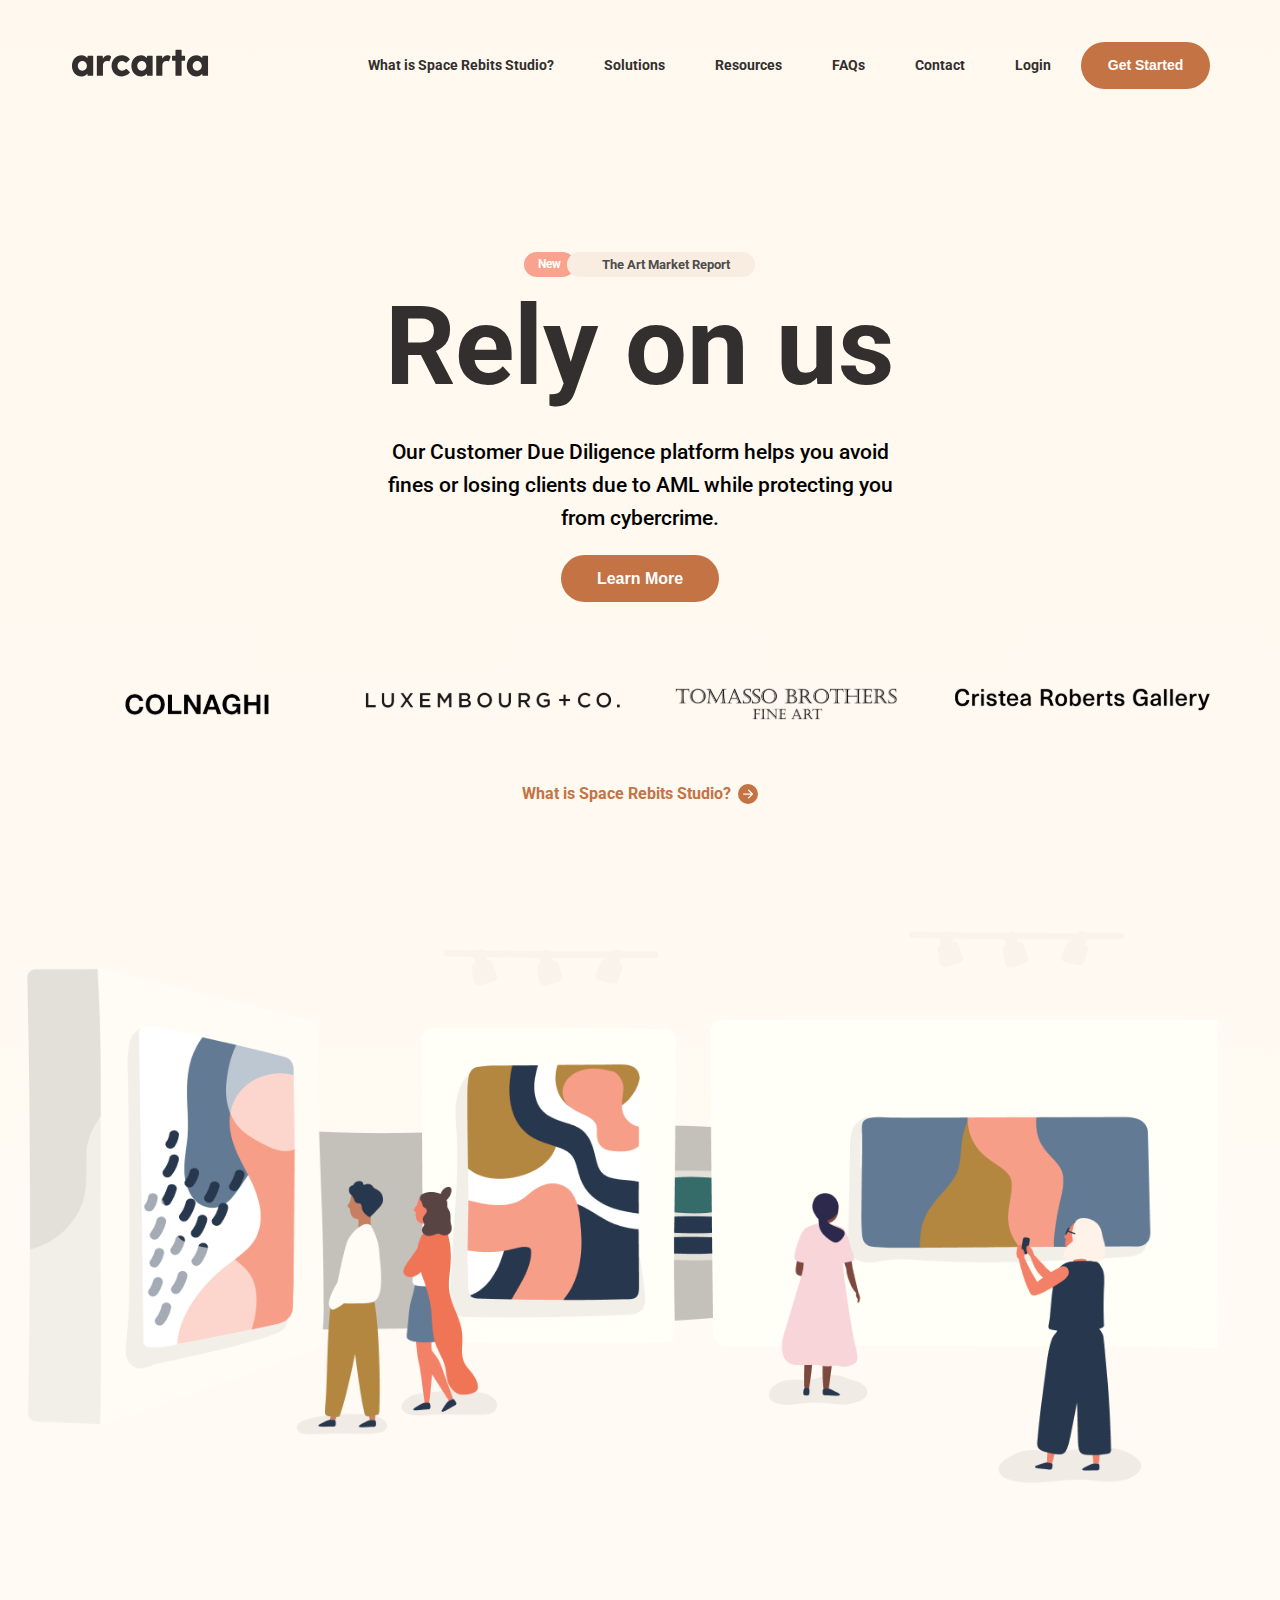
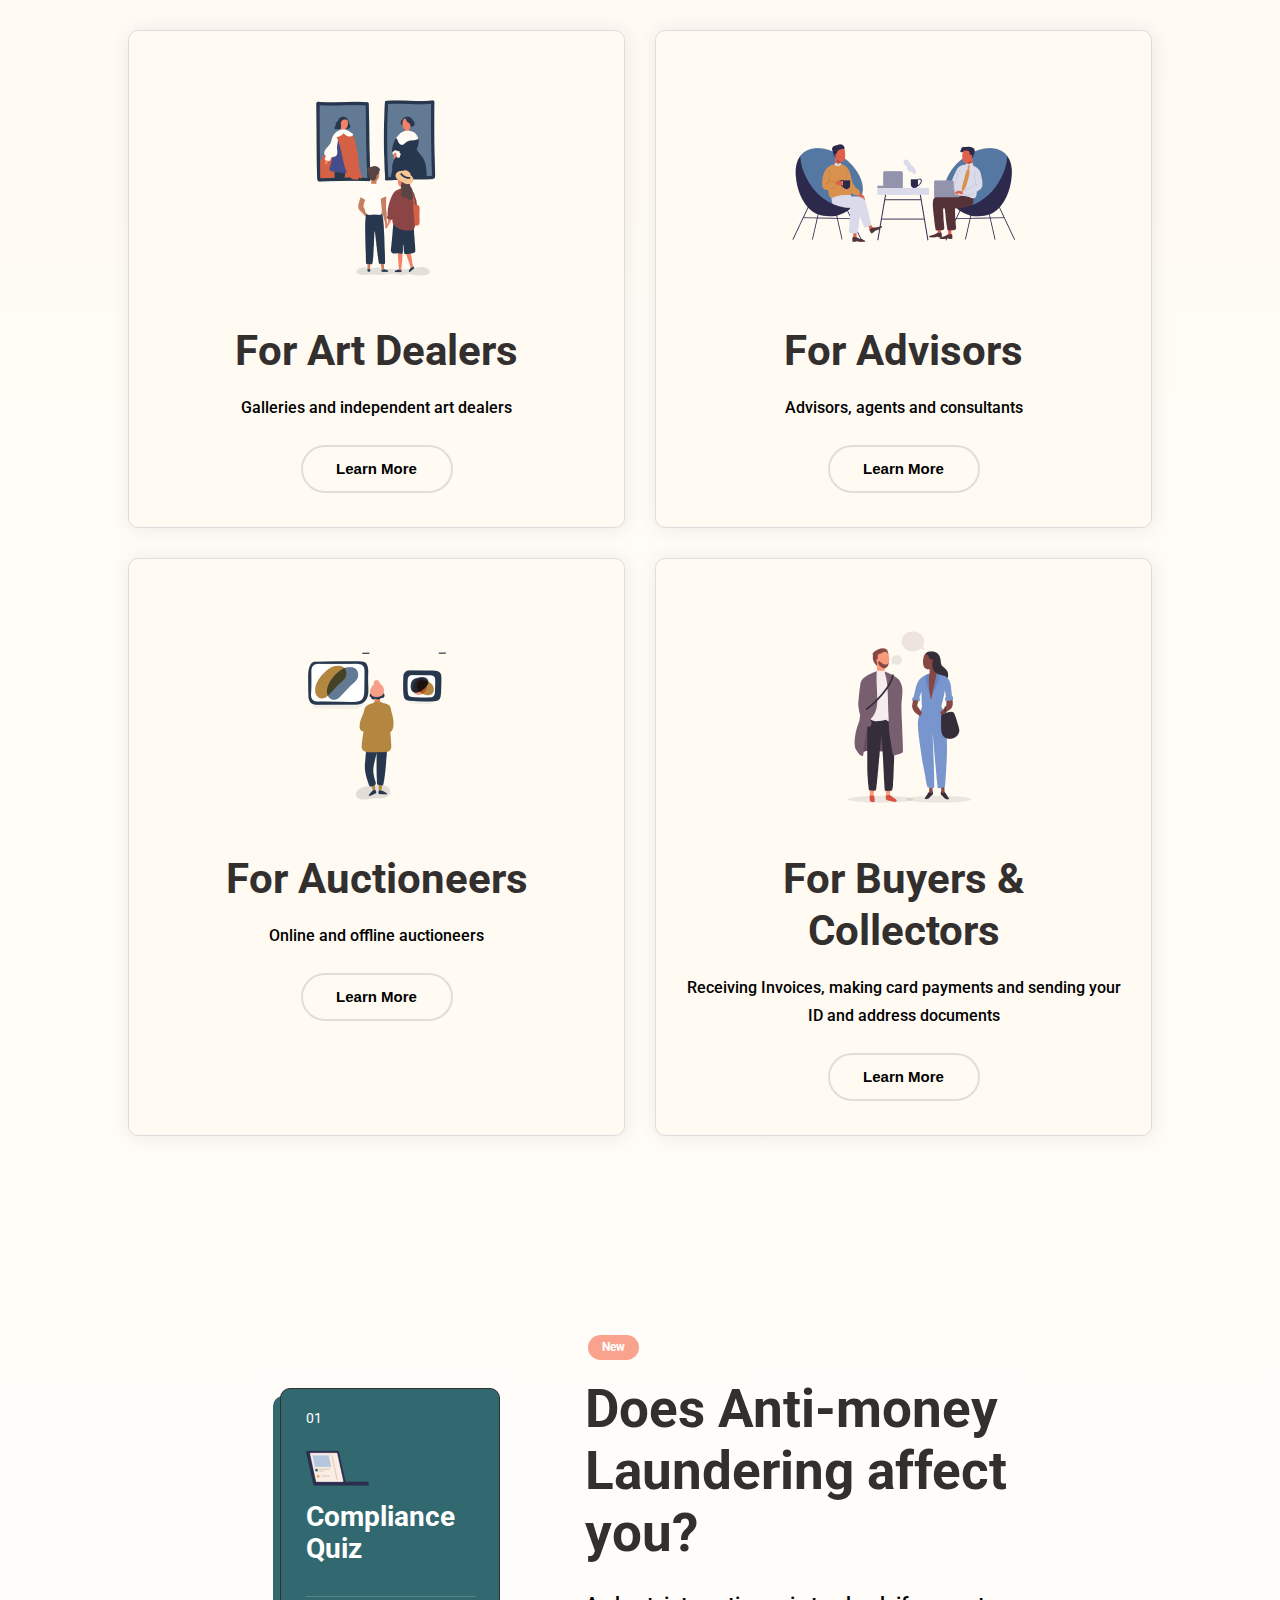
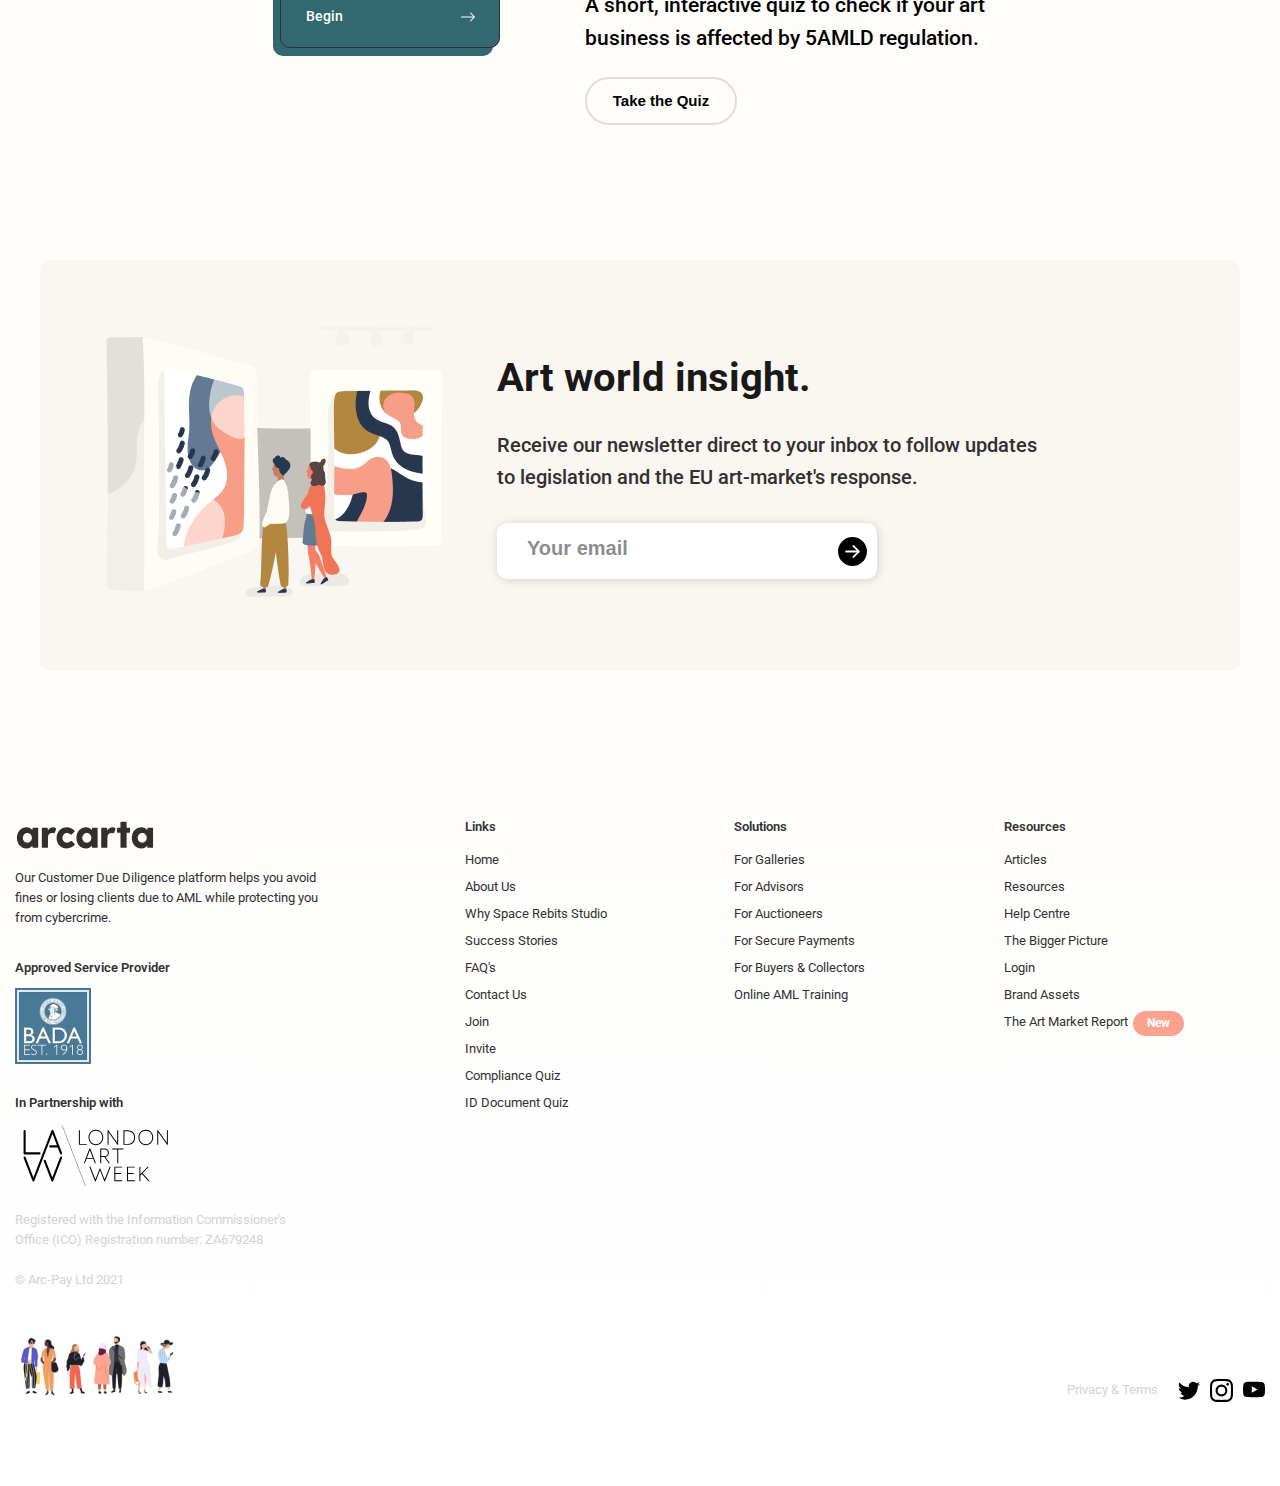
==== index.html @ 171f942a "Update index.html" ====
<!DOCTYPE html>
<html lang="en">
<head>
  <meta charset="UTF-8">
  <meta name="viewport" content="width=device-width, initial-scale=1.0">
  <link rel="preconnect" href="https://fonts.googleapis.com">
  <link rel="preconnect" href="https://fonts.gstatic.com" crossorigin>
  <link href="https://fonts.googleapis.com/css2?family=Roboto:ital,wght@0,100;0,300;0,400;0,500;0,700;0,900;1,100;1,300;1,400;1,500;1,700;1,900&display=swap" rel="stylesheet">
  <link rel="stylesheet" href="./style.css">
  <link rel="icon" href="assets/favicon.ico">
  <title>Space Rebits Studio</title>
</head>
<body>
  <header>
    <div class="container">
      <div class="header-container">
        <div class="logo">
          <img src="./assets/svg/logo.svg" alt="Space Rebits Studio logo">
        </div>
        <nav class="header-menu">
          <ul class="nav-list">
            <li class="nav-list__item"><a href="#">What is Space Rebits Studio?</a></li>
            <li class="nav-list__item"><a href="#">Solutions</a></li>
            <li class="nav-list__item"><a href="#">Resources</a></li>
            <li class="nav-list__item"><a href="#">FAQs</a></li>
            <li class="nav-list__item"><a href="#">Contact</a></li>
            <li class="nav-list__item"><a href="#">Login</a></li>
          </ul>
          <div class="signup">
            <button class="btn btn-signup">Get started</button>
          </div>
          <div class="menu-burger-btn">
            <span></span>
            <span></span>
            <span></span>
          </div>
        </nav>
      </div>
    </div>
  </header>

  <main>
    <section class="hero-section">
      <div class="container hero-container">
        <div class="hero-container__feature">
          <div class="new-feature">
            <span class="new-feature__text">New</span>
          </div>
          <div class="feature">
            <span class="feature__text">The Art Market Report</span>
          </div>
        </div>
        <h1>Rely on us</h1>
        <p class="hero-container__descr">Our <span>customer due diligence</span> platform helps you avoid fines or losing clients due to AML while protecting you from cybercrime.</p>
        <button class="btn btn-learn">Learn more</button>
        <div class="hero-container__clients">
          <div>
            <img src="./assets/svg/colnaghi.svg" alt="colnaghi logo">
          </div>
          <div>
            <img src="./assets/svg/luxembourg.svg" alt="luxembourg logo">
          </div>
          <div>
            <img src="./assets/svg/tomasso_bro.svg" alt="tomasso brothers logo">
          </div>
          <div>
            <img src="./assets/svg/cristea_gal.svg" alt="cristea roberts gallery logo">
          </div>
        </div>
        <div class="hero-container__about">
            <a href="#">What is Space Rebits Studio?</a>
            <a href="#">
              <svg xmlns="http://www.w3.org/2000/svg" width="20" height="20" fill="currentColor" class="bi bi-arrow-right-circle-fill" viewBox="0 0 16 16">
                <path d="M8 0a8 8 0 1 1 0 16A8 8 0 0 1 8 0M4.5 7.5a.5.5 0 0 0 0 1h5.793l-2.147 2.146a.5.5 0 0 0 .708.708l3-3a.5.5 0 0 0 0-.708l-3-3a.5.5 0 1 0-.708.708L10.293 7.5z"/>
              </svg>
            </a>
        </div>
        <img src="./assets/img/bg.png" alt="people in a gallery" class="img-bg">
      </div>
    </section>

    <section>
      <div class="container">
        <div class="main-content">
          <article class="main-content__item">
            <div class="main-content__item-img">
              <img src="./assets/img/frame_1.png" alt="art dealers">
            </div>
            <div class="main-content__item-title">
              <h3>For art dealers</h3>
            </div>
            <div class="main-content__item-text">
              <p>Galleries and independent art dealers</p>
            </div>
            <div class="main-content__item-button">
              <button class="btn btn-white">Learn more</button>
            </div>
          </article>
          <article class="main-content__item">
            <div class="main-content__item-img">
              <img src="./assets/img/frame_2.png" alt="art dealers">
            </div>
            <div class="main-content__item-title">
              <h3>For advisors</h3>
            </div>
            <div class="main-content__item-text">
              <p>Advisors, agents and consultants</p>
            </div>
            <div class="main-content__item-button">
              <button class="btn btn-white">Learn more</button>
            </div>
          </article>
          <article class="main-content__item">
            <div class="main-content__item-img">
              <img src="./assets/img/frame_3.png" alt="art dealers">
            </div>
            <div class="main-content__item-title">
              <h3>For auctioneers</h3>
            </div>
            <div class="main-content__item-text">
              <p>Online and offline auctioneers</p>
            </div>
            <div class="main-content__item-button">
              <button class="btn btn-white">Learn more</button>
            </div>
          </article>
          <article class="main-content__item">
            <div class="main-content__item-img">
              <img src="./assets/img/frame_4.png" alt="art dealers">
            </div>
            <div class="main-content__item-title">
              <h3>For buyers & collectors</h3>
            </div>
            <div class="main-content__item-text">
              <p>Receiving Invoices, making card payments and sending your ID and address documents</p>
            </div>
            <div class="main-content__item-button">
              <button class="btn btn-white">Learn more</button>
            </div>
          </article>
        </div>
      </div>
    </section>

    <section>
      <div class="container promo-container">
        <article class="promo-container__quiz">
          <img src="./assets/img/laptop.png" alt="laptop icon">
          <p class="promo-container__quiz-link"><a href="#">Compliance quiz</a></p>
          <div class="promo-container__quiz-bottom">
            <p class="quiz-bottom-text">Begin</p>
            <svg xmlns="http://www.w3.org/2000/svg" width="16" height="16" fill="currentColor" class="bi bi-arrow-right" viewBox="0 0 16 16">
              <path fill-rule="evenodd" d="M1 8a.5.5 0 0 1 .5-.5h11.793l-3.147-3.146a.5.5 0 0 1 .708-.708l4 4a.5.5 0 0 1 0 .708l-4 4a.5.5 0 0 1-.708-.708L13.293 8.5H1.5A.5.5 0 0 1 1 8"/>
            </svg>
          </div>
        </article>
        <div class="promo-container__descr">
          <div class="new-feature">
            <span class="new-feature__text">New</span>
          </div>
          <div class="promo-container__descr-title">
            <h2>Does <span>Anti-money Laundering</span> affect you?</h2>
          </div>
          <div class="promo-container__descr-text">
            <p>A short, interactive quiz to check if your art business is affected by 5AMLD regulation.</p>
          </div>
          <div class="promo-container__descr-button">
            <button class="btn btn-white">Take <span>the</span> quiz</button>
          </div>
        </div>
      </div>
    </section>

    <section class="subscr-section">
      <div class="container">
        <div class="subscr-container">
          <img src="./assets/img/frame_5.png" alt="gallery image">
          <div class="subscr-container__content">
            <div class="subscr-container__content-title">
              <h4>Art world insight.</h4>
            </div>
            <div class="subscr-container__content-text">
              <p>Receive our newsletter direct to your inbox to follow updates to legislation and the EU art-market's response.</p>
            </div>
            <form action="#" class="subscr-container__content-input">
              <input type="email" pattern=".+@.+\..+" placeholder="Your email">
              <button>
                <svg xmlns="http://www.w3.org/2000/svg" width="29" height="29" fill="currentColor" class="bi bi-arrow-right-circle-fill" viewBox="0 0 16 16">
                  <path d="M8 0a8 8 0 1 1 0 16A8 8 0 0 1 8 0M4.5 7.5a.5.5 0 0 0 0 1h5.793l-2.147 2.146a.5.5 0 0 0 .708.708l3-3a.5.5 0 0 0 0-.708l-3-3a.5.5 0 1 0-.708.708L10.293 7.5z"/>
                </svg>
              </button>
            </form>
          </div>
        </div>
      </div>
    </section>
  </main>

  <footer>
    <div class="container footer-container">
      <div class="footer-top">
        <div class="footer-top-left">
          <div class="footer-top-left__logo">
            <img src="./assets/svg/logo.svg" alt="Space Rebits Studio logo">
          </div>
          <div class="footer-top-left__text">
            <p>Our Customer Due Diligence platform helps you avoid <br>fines or losing clients due to AML while protecting you <br>from cybercrime.</p>
          </div>
          <div class="footer-top-left__title">
            <p>Approved Service Provider</p>
          </div>
          <div class="footer-top-left__img">
            <img src="./assets/img/bada.png" alt="bada logo">
          </div>
          <div class="footer-top-left__title">
            <p>In Partnership with</p>
          </div>
          <div class="footer-top-left__img">
            <img src="./assets/svg/logo_partner.svg" alt="london art week logo">
          </div>
          <div class="footer-top-left__copyright">
            <p>Registered with the Information Commissioner's<br>Office (ICO) Registration number: ZA679248</p>
            <p>© Arc-Pay Ltd 2021</p>
          </div>
        </div>
        <div class="footer-top-right">
          <div class="footer-top-right__links">
            <div class="footer-top-right__title">
              <p>Links</p>
            </div>
            <ul class="footer-top-right__list">
              <li class="footer-top-right__list-item">
                <a href="#">Home</a>
              </li>
              <li class="footer-top-right__list-item">
                <a href="#">About us</a>
              </li>
              <li class="footer-top-right__list-item">
                <a href="#">Why Space Rebits Studio</a>
              </li>
              <li class="footer-top-right__list-item">
                <a href="#">Success stories</a>
              </li>
              <li class="footer-top-right__list-item">
                <a href="#">FAQ's</a>
              </li>
              <li class="footer-top-right__list-item">
                <a href="#">Contact us</a>
              </li>
              <li class="footer-top-right__list-item">
                <a href="#">Join</a>
              </li>
              <li class="footer-top-right__list-item">
                <a href="#">Invite</a>
              </li>
              <li class="footer-top-right__list-item">
                <a href="#">Compliance quiz</a>
              </li>
              <li class="footer-top-right__list-item">
                <a href="#">ID document quiz</a>
              </li>
            </ul>
          </div>
          <div class="footer-top-right__solutions">
            <div class="footer-top-right__title">
              <p>Solutions</p>
            </div>
            <ul class="footer-top-right__list">
              <li class="footer-top-right__list-item">
                <a href="#">For galleries</a>
              </li>
              <li class="footer-top-right__list-item">
                <a href="#">For advisors</a>
              </li>
              <li class="footer-top-right__list-item">
                <a href="#">For auctioneers</a>
              </li>
              <li class="footer-top-right__list-item">
                <a href="#">For secure payments</a>
              </li>
              <li class="footer-top-right__list-item">
                <a href="#">For buyers & collectors</a>
              </li>
              <li class="footer-top-right__list-item">
                <a href="#">Online AML training</a>
              </li>
            </ul>
          </div>
          <div class="footer-top-right__resources">
            <div class="footer-top-right__title">
              <p>Resources</p>
            </div>
            <ul class="footer-top-right__list">
              <li class="footer-top-right__list-item">
                <a href="#">Articles</a>
              </li>
              <li class="footer-top-right__list-item">
                <a href="#">Resources</a>
              </li>
              <li class="footer-top-right__list-item">
                <a href="#">Help centre</a>
              </li>
              <li class="footer-top-right__list-item">
                <a href="#">The bigger picture</a>
              </li>
              <li class="footer-top-right__list-item">
                <a href="#">Login</a>
              </li>
              <li class="footer-top-right__list-item">
                <a href="#">Brand assets</a>
              </li>
              <li class="footer-top-right__list-item new-item">
                <a href="#">The art market report</a>
              </li>
            </ul>
          </div>
        </div>
      </div>
      <div class="footer-bottom">
        <div class="footer-bottom-left">
          <img src="./assets/img/people.png" alt="people">
        </div>
        <div class="footer-bottom-right">
          <div class="footer-bottom-right__text">
            <p><a href="#">Privacy & Terms</a></p>
          </div>
          <div class="footer-bottom-right__social">
            <a href="#">
              <svg xmlns="http://www.w3.org/2000/svg" width="22" height="22" fill="currentColor" class="bi bi-twitter" viewBox="0 0 16 16">
                <path d="M5.026 15c6.038 0 9.341-5.003 9.341-9.334q.002-.211-.006-.422A6.7 6.7 0 0 0 16 3.542a6.7 6.7 0 0 1-1.889.518 3.3 3.3 0 0 0 1.447-1.817 6.5 6.5 0 0 1-2.087.793A3.286 3.286 0 0 0 7.875 6.03a9.32 9.32 0 0 1-6.767-3.429 3.29 3.29 0 0 0 1.018 4.382A3.3 3.3 0 0 1 .64 6.575v.045a3.29 3.29 0 0 0 2.632 3.218 3.2 3.2 0 0 1-.865.115 3 3 0 0 1-.614-.057 3.28 3.28 0 0 0 3.067 2.277A6.6 6.6 0 0 1 .78 13.58a6 6 0 0 1-.78-.045A9.34 9.34 0 0 0 5.026 15"/>
              </svg>
            </a>
            <a href="#">
              <svg xmlns="http://www.w3.org/2000/svg" width="23" height="23" fill="currentColor" class="bi bi-instagram" viewBox="0 0 16 16">
                <path d="M8 0C5.829 0 5.556.01 4.703.048 3.85.088 3.269.222 2.76.42a3.9 3.9 0 0 0-1.417.923A3.9 3.9 0 0 0 .42 2.76C.222 3.268.087 3.85.048 4.7.01 5.555 0 5.827 0 8.001c0 2.172.01 2.444.048 3.297.04.852.174 1.433.372 1.942.205.526.478.972.923 1.417.444.445.89.719 1.416.923.51.198 1.09.333 1.942.372C5.555 15.99 5.827 16 8 16s2.444-.01 3.298-.048c.851-.04 1.434-.174 1.943-.372a3.9 3.9 0 0 0 1.416-.923c.445-.445.718-.891.923-1.417.197-.509.332-1.09.372-1.942C15.99 10.445 16 10.173 16 8s-.01-2.445-.048-3.299c-.04-.851-.175-1.433-.372-1.941a3.9 3.9 0 0 0-.923-1.417A3.9 3.9 0 0 0 13.24.42c-.51-.198-1.092-.333-1.943-.372C10.443.01 10.172 0 7.998 0zm-.717 1.442h.718c2.136 0 2.389.007 3.232.046.78.035 1.204.166 1.486.275.373.145.64.319.92.599s.453.546.598.92c.11.281.24.705.275 1.485.039.843.047 1.096.047 3.231s-.008 2.389-.047 3.232c-.035.78-.166 1.203-.275 1.485a2.5 2.5 0 0 1-.599.919c-.28.28-.546.453-.92.598-.28.11-.704.24-1.485.276-.843.038-1.096.047-3.232.047s-2.39-.009-3.233-.047c-.78-.036-1.203-.166-1.485-.276a2.5 2.5 0 0 1-.92-.598 2.5 2.5 0 0 1-.6-.92c-.109-.281-.24-.705-.275-1.485-.038-.843-.046-1.096-.046-3.233s.008-2.388.046-3.231c.036-.78.166-1.204.276-1.486.145-.373.319-.64.599-.92s.546-.453.92-.598c.282-.11.705-.24 1.485-.276.738-.034 1.024-.044 2.515-.045zm4.988 1.328a.96.96 0 1 0 0 1.92.96.96 0 0 0 0-1.92m-4.27 1.122a4.109 4.109 0 1 0 0 8.217 4.109 4.109 0 0 0 0-8.217m0 1.441a2.667 2.667 0 1 1 0 5.334 2.667 2.667 0 0 1 0-5.334"/>
              </svg>
            </a>
            <a href="#">
              <svg xmlns="http://www.w3.org/2000/svg" width="22" height="22" fill="currentColor" class="bi bi-youtube" viewBox="0 0 16 16">
                <path d="M8.051 1.999h.089c.822.003 4.987.033 6.11.335a2.01 2.01 0 0 1 1.415 1.42c.101.38.172.883.22 1.402l.01.104.022.26.008.104c.065.914.073 1.77.074 1.957v.075c-.001.194-.01 1.108-.082 2.06l-.008.105-.009.104c-.05.572-.124 1.14-.235 1.558a2.01 2.01 0 0 1-1.415 1.42c-1.16.312-5.569.334-6.18.335h-.142c-.309 0-1.587-.006-2.927-.052l-.17-.006-.087-.004-.171-.007-.171-.007c-1.11-.049-2.167-.128-2.654-.26a2.01 2.01 0 0 1-1.415-1.419c-.111-.417-.185-.986-.235-1.558L.09 9.82l-.008-.104A31 31 0 0 1 0 7.68v-.123c.002-.215.01-.958.064-1.778l.007-.103.003-.052.008-.104.022-.26.01-.104c.048-.519.119-1.023.22-1.402a2.01 2.01 0 0 1 1.415-1.42c.487-.13 1.544-.21 2.654-.26l.17-.007.172-.006.086-.003.171-.007A100 100 0 0 1 7.858 2zM6.4 5.209v4.818l4.157-2.408z"/>
              </svg>
            </a>
          </div>
        </div>
      </div>
    </div>
  </footer>
  <script src="script.js"></script>
</body>
</html>
---- style.css ----
* {
  box-sizing: border-box;
  margin: 0;
  padding: 0;
}
html {
  scroll-behavior: smooth;
  overflow: overlay; 
}
body {
  min-height: 100vh;
  font-family: "Roboto", sans-serif;
  background-image: linear-gradient(to bottom, #FFF8EE, #fff);
}
h1 {
  margin-top: 12px;
  margin-bottom: 30px;
  font-size: 110px;
  font-weight: 700;
  line-height: 119px;
  color: #322F2E;
}
h2 {
  font-size: 53px;
  font-weight: 700;
  line-height: 62px;
  color: #322F2E;
  text-wrap: wrap;
}
h3 {
  font-size: 42px;
  font-weight: 700;
  line-height: 52px;
  color: #322F2E;
  text-transform: capitalize;
  text-align: center;
}
h4 {
  font-size: 40px;
  font-weight: 700;
  line-height: 54px;
  color: #1A1918;
}
li {
  list-style: none;
}
a {
  text-decoration: none;
}
a:hover {
  text-decoration: underline;
  cursor: pointer;
}
.container {
  max-width: 1440px;
  margin: 0 auto;
  padding: 0 15px;
}
.header-container {
  width: 100%;
  display: flex;
  align-items: center;
  justify-content: space-between;
  height: 90px;
  margin-top: 20px;
  margin-bottom: 140px;
}
.logo {
  padding-left: 55px;
}
.header-menu {
  display: flex;
  justify-content: space-between;
  align-items: center;
  gap: 30px;
}
.nav-list {
  display: flex;
  align-items: center;
  gap: 50px;
}
.nav-list__item {
  font-size: 14px;
  font-weight: 700;
  line-height: 20px;
}
.nav-list__item > a {
  color: #322F2E;
}
.signup {
  padding-right: 55px;
}
.btn-signup {
  width: 129px;
  height: 47px;
  font-size: 14px;
  background-color: #C47344;
  color: #FFF;
  border: none;
}
.btn-signup:hover {
  background-color: #A25D3C;
}
.btn {
  border-radius: 50px;
  font-weight: 700;
  cursor: pointer;
  text-transform: capitalize;
}
.menu-burger-btn {
  display: none;
}
.hero-container {
  display: flex;
  flex-direction: column;
  justify-content: center;
  align-items: center;
  margin-bottom: 140px;
}
.hero-container__feature {
  display: flex;
  justify-content: center;
  align-items: center;
}
.feature {
  position: relative;
  top: 2px;
  left: -5px;
  width: 188px;
  height: 25px;
  background-color: #F9EDE2;
  border: none;
  border-radius: 50px;
  text-align: center;
  z-index: 2;
}
.feature__text {
  padding-left: 10px;
  font-size: 13px;
  line-height: 25px;
  font-weight: 700;
  text-transform: capitalize;
  color: #4D4D4D;
}
.new-feature {
  position: relative;
  top: 2px;
  left: 3px;
  width: 51px;
  height: 25px;
  text-align: center;
  background-color: #F9A38F;
  border-radius: 50px;
  z-index: 1;
}
.new-feature__text {
  font-size: 12px;
  line-height: 25px;
  font-weight: 700;
  color: #FFF;
}
.hero-container__descr {
  margin-bottom: 20px;
  font-size: 21px;
  font-weight: 500;
  line-height: 33px;
  text-align: center;
  text-wrap: wrap;
  max-width: 524px;
}
.hero-container__descr > span {
  text-transform: capitalize;
}
.btn-learn {
  width: 158px;
  height: 47px;
  font-size: 16px;
  background-color: #C47344;
  color: #FFF;
  border: none;
}
.btn-learn:hover {
  background-color: #A25D3C;
}
.hero-container__clients {
  display: grid;
  grid-template-columns: repeat(4, 1fr);
  grid-template-rows: auto;
  grid-auto-flow: row;
  gap: 40px;
  margin-top: 50px;
}
.hero-container__about {
  display: flex;
  gap: 7px;
  margin-top: 30px;
  margin-bottom: 99px;
  font-size: 16px;
  line-height: 20px;
  font-weight: 700;
}
.hero-container__about > a {
  color: #C47344;
}
.img-bg {
  width: 100%;
}
.main-content {
  display: grid;
  grid-template-columns: repeat(2, 497px);
  grid-template-rows: auto;
  grid-auto-flow: row;
  gap: 30px;
  justify-content: center;
  margin-bottom: 252px;
}
.main-content__item {
  background-color: #FFFAF2;
  border: 1px solid #DDDDDD;
  box-shadow: 1px 1px 20px 0px rgba(0, 0, 0, 0.08);
  border-radius: 10px;
  word-wrap: break-word;
  text-align: center;
}
.main-content__item:nth-child(-n+2) {
  height: 498px;
}
.main-content__item:last-child {
  height: 578px;
}
.btn-white {
  width: 152px;
  height: 48px;
  font-size: 15px;
  line-height: 20px;
  color: #000;
  background-color: transparent;
  border: 2px solid #E1DED9;
}
.btn-white:hover {
  background-color: #E1DED9;
}
.main-content__item-img {
  padding-top: 49px;
  padding-bottom: 20px;
}
.main-content__item-title {
  padding: 0 50px 17px 50px;
}
.main-content__item-text {
  padding: 0 25px 23px 25px;
}
.main-content__item-text > p {
  font-size: 16px;
  font-weight: 500;
  line-height: 28px;
}
.main-content__item-button {
  padding-bottom: 32px;
}
.promo-container {
  padding-left: 70px;
  margin-bottom: 135px;
  display: flex;
  justify-content: center;
  align-items: flex-start;
  gap: 85px;
}
.promo-container__quiz {
  position: relative;
  width: 220px;
  height: 260px;
  background-color: #32686F;
  border-radius: 10px;
  border: 1px solid #322F2E;
  padding-top: 60px;
  padding-left: 25px;
  box-shadow: -7px 8px 0px 0px #32686F;
}
.promo-container__quiz::before {
  content: "01";
  position: absolute;
  top: 19px;
  left: 25px;
  font-size: 14px;
  line-height: 20px;
  color: #FFF;
  margin: 0 auto;
}
.promo-container__quiz-link {
  margin-top: 10px;
  font-size: 28px;
  font-weight: 700;
  line-height: 32px;
  color: #FFF;
  text-transform: capitalize;
}
.promo-container__quiz-link a {
  color: #FFF;
}
.promo-container__quiz-link a::before {
  position: absolute;
  content: '';
  inset: 0;
  z-index: 1;
}
.quiz-bottom-text {
  font-weight: 500;
  font-size: 14px;
  line-height: 20px;
  color: #FFF;
}
.promo-container__quiz-bottom {
  position: relative;
  margin-top: 41px;
  display: flex;
  justify-content: flex-start;
  align-items: center;
  gap: 114px;
}
.promo-container__quiz-bottom svg {
  position: relative;
  top: 1px;
  left: 3px;
  color: #FFF;
}
.promo-container__quiz-bottom::before {
  content: "";
  position: absolute;
  top: -10px;
  left: -23px;
  right: 0;
  width: 170px;
  height: 1px;
  background-color: #FFF;
  opacity: 0.18;
  margin: 0 auto;
}
.promo-container__descr {
  width: 470px;
  display: flex;
  flex-direction: column;
}
.promo-container__descr > .new-feature {
  top: -53px;
}
.promo-container__descr-title {
  margin-top: -35px;
  margin-bottom: 25px;
}
.promo-container__descr-title > span {
  text-transform: capitalize;
}
.promo-container__descr-text {
  margin-bottom: 22px;
}
.promo-container__descr-text > p {
  font-size: 21px;
  font-weight: 500;
  line-height: 33px;
}
.btn > span {
  text-transform: lowercase;
}
.subscr-section {
  margin-bottom: 150px;
}
.subscr-container {
  padding: 43px 60px;
  margin: 0 auto;
  display: flex;
  justify-content: flex-start;
  max-width: 1200px;
  gap: 51px;
  background-color: #FAF7F3;
  border-radius: 10px;
}
.subscr-container__content {
  width: 550px;
}
.subscr-container__content-title {
  margin-top: 48px;
  margin-bottom: 24px;
}
.subscr-container__content-text {
  margin-bottom: 30px;
}
.subscr-container__content-text p {
  font-size: 20px;
  font-weight: 500;
  line-height: 32px;
  color: #322F2E;
}
.subscr-container__content-input {
  padding: 10px;
  width: 380px;
  display: flex;
  border: none;
  border-radius: 10px;
  box-shadow: 1px 1px 10px 0px rgba(0, 0, 0, 0.164);
  background: #fff;
}
.subscr-container__content-input input {
  width: 100%;
  border: none;
  padding-left: 20px;
  background: #fff;
  border-radius: 10px 0 0 10px;
}
.subscr-container__content-input input::placeholder {
  color: #000000;
  opacity: 0.45;
  font-size: 20px;
  font-weight: 600;
  line-height: 32px;
}
.subscr-container__content-input button {
  background: #fff;
  border: none;
  padding-top: 4px;
  padding-left: 6px;
  cursor: pointer;
  border-radius: 0 10px 10px 0;
}
.footer-container {
  margin-bottom: 80px;
}
.footer-top {
  padding: 0 115px;
  display: grid;
  grid-template-columns: 1fr 2fr;
  gap: 189px;
}
.footer-top-left {
  max-width: 340px;
}
.footer-top-left__logo {
  margin-bottom: 15px;
}
.footer-top-left__text {
  margin-bottom: 30px;
}
.footer-top-left__text p {
  font-size: 13px;
  font-weight: 400;
  line-height: 20px;
  color: #313131;
}
.footer-top-left__title {
  margin-bottom: 10px;
}
.footer-top-left__title p {
  font-size: 13px;
  font-weight: 600;
  line-height: 20px;
  color: #313131;
}
.footer-top-left__img {
  margin-bottom: 25px;
}
.footer-top-left__copyright {
  margin-top: -9px;
}
.footer-top-left__copyright p {
  font-size: 13px;
  font-weight: 400;
  line-height: 20px;
  color: #D3D3D3;
  margin-bottom: 20px;
}
.footer-top-right {
  display: grid;
  grid-template-columns: 1fr 1fr 1fr;
  gap: 8px;
}
.footer-top-right__title p {
  font-size: 13px;
  font-weight: 600;
  line-height: 20px;
  color: #333333;
}
.footer-top-right__title {
  margin-top: -4px;
  margin-bottom: 12px;
}
.footer-top-right__list-item {
  margin-bottom: 6px;
}
.footer-top-right__list-item a {
  font-size: 13px;
  font-weight: 400;
  line-height: 20px;
  color: #313131;
  text-transform: capitalize;
}
.new-item {
  position: relative;
}
.new-item::after {
  position: absolute;
  margin-left: 5px;
  content: "New";
  width: 51px;
  height: 25px;
  text-align: center;
  background-color: #F9A38F;
  border-radius: 50px;
  font-size: 12px;
  line-height: 25px;
  font-weight: 700;
  color: #FFF;
}
.footer-bottom {
  padding: 0 115px;
  display: flex;
  justify-content: space-between;
  align-items: flex-end;
}
.footer-bottom-left {
  padding-top: 16px;
}
.footer-bottom-right {
  display: flex;
  gap: 20px;
}
.footer-bottom-right__text a {
  font-size: 13px;
  font-weight: 400;
  line-height: 20px;
  color: #D3D3D3;
}
.footer-bottom-right__social {
  display: flex;
  gap: 10px;
}
.footer-bottom-right__social a {
  color: #000;
}
.footer-bottom-right__social a:hover {
  color: #C47344;
  text-decoration: none;
}

@media (max-width: 1380px) {
  .footer-top {
    gap: 50px;
    padding: 0;
  }  
  .footer-bottom {
    padding: 0;
  }
}
@media (max-width: 1200px) {
  .hero-container__clients {
    grid-template-columns: repeat(2, 1fr);
  }
}
@media (max-width: 1080px) {
  .header-container {
    justify-content: space-between;
  }
  .nav-list {
      display: flex;
      height: 420px;
      width: 300px;
      z-index: 2;
      flex-direction: column;
      justify-content: start;
      align-items: center;
      gap: 30px;
      position: fixed;
      top: 0px;
      right: -500px;
      padding-top: 100px;
      background-color: #F9EDE2;
      transition: 1s;
  }
  .logo {
    padding-left: 0;
  }
  .signup {
    padding-right: 0;
  }
  .menu-open {
      right: 0;
      position: absolute;
      z-index: 3;
  }
  .menu-burger-btn {
      margin-right: 20px;
      display: flex;
      flex-direction: column;
      gap: 8px;
      position: relative;
      z-index: 3;
  }
  .menu-burger-btn::before {
      content: "";
      position: absolute;
      width: 55px;
      height: 32px;
      top: -5px;
      left: -5px;
  }
  .menu-burger-btn span {
      height: 2px;
      width: 45px;
      background: #000;
      transition: .5s;
  }
  .menu-active span:nth-of-type(1) {
      transform: translateY(10px) rotate(45deg);
  }
  .menu-active span:nth-of-type(2) {
      display: none;
  }
  .menu-active span:nth-of-type(3) {
      transform: rotate(-45deg);
  }
  .main-content {
    grid-template-columns: repeat(2, 400px);
    margin-bottom: 200px;
  }
}
@media (max-width: 935px) {
  .subscr-container {
    justify-content: center;
  }
  .subscr-container img {
    display: none;
  }
  .subscr-container__content {
    display: flex;
    flex-direction: column;
    align-items: center;
    width: 100%;
    text-align: center;
    justify-content: center;
  }
  .footer-top {
    gap: 10px;
  }  
}
@media (max-width: 870px) {
  .main-content {
    grid-template-columns: 1fr;
  }
  .footer-top {
    display: flex;
    flex-direction: column;
    justify-content: center;
    align-items: center;
  }
  .footer-top-left {
    display: flex;
    flex-direction: column;
    text-align: center;
    align-items: center;
    justify-content: center;
    order: 2;
  }
  .footer-bottom {
    justify-content: space-evenly;
  }
}
@media (max-width: 800px) {
  h2 {
    text-align: center;
  }
  .promo-container {
    padding-left: 15px;
  }
  .promo-container__quiz {
    display: none;
  }
  .promo-container__descr {
    justify-content: center;
    align-items: center;
    width: 100%;
  }
  .promo-container__descr-text > p {
    text-align: center;
  }
}
@media (max-width: 600px) {
  h1 {
    font-size: 80px;
    line-height: 90px;
  }
  .hero-container__clients {
    grid-template-columns: 1fr;
    gap: 1px;
  }
  .hero-container__descr {
    font-size: 20px;
  }
  .subscr-container {
    padding: 30px 20px;
  }
  .footer-top-right {
    display: none;
  }
}
@media (max-width: 500px) {
  h2 {
    font-size: 40px;
    line-height: 50px;
  }
  .subscr-container__content-input {
    width: 300px;
  }
}
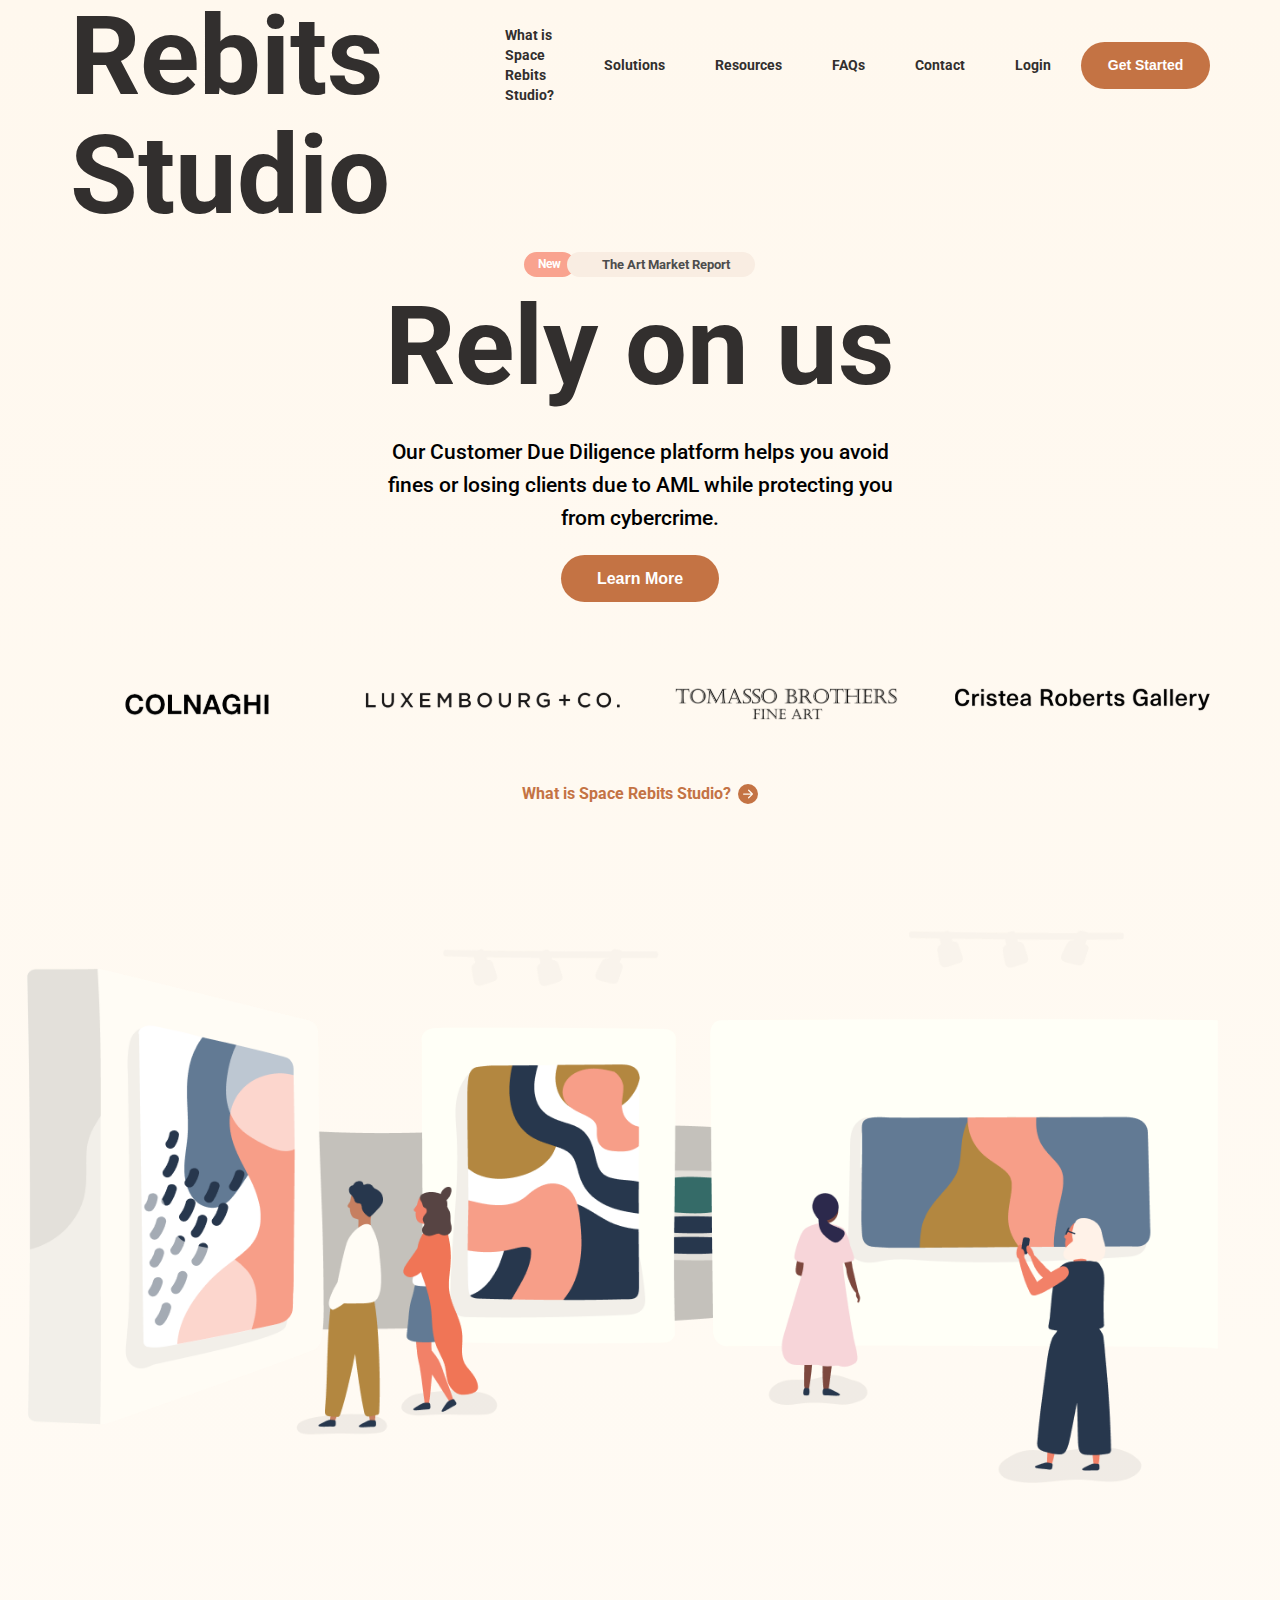
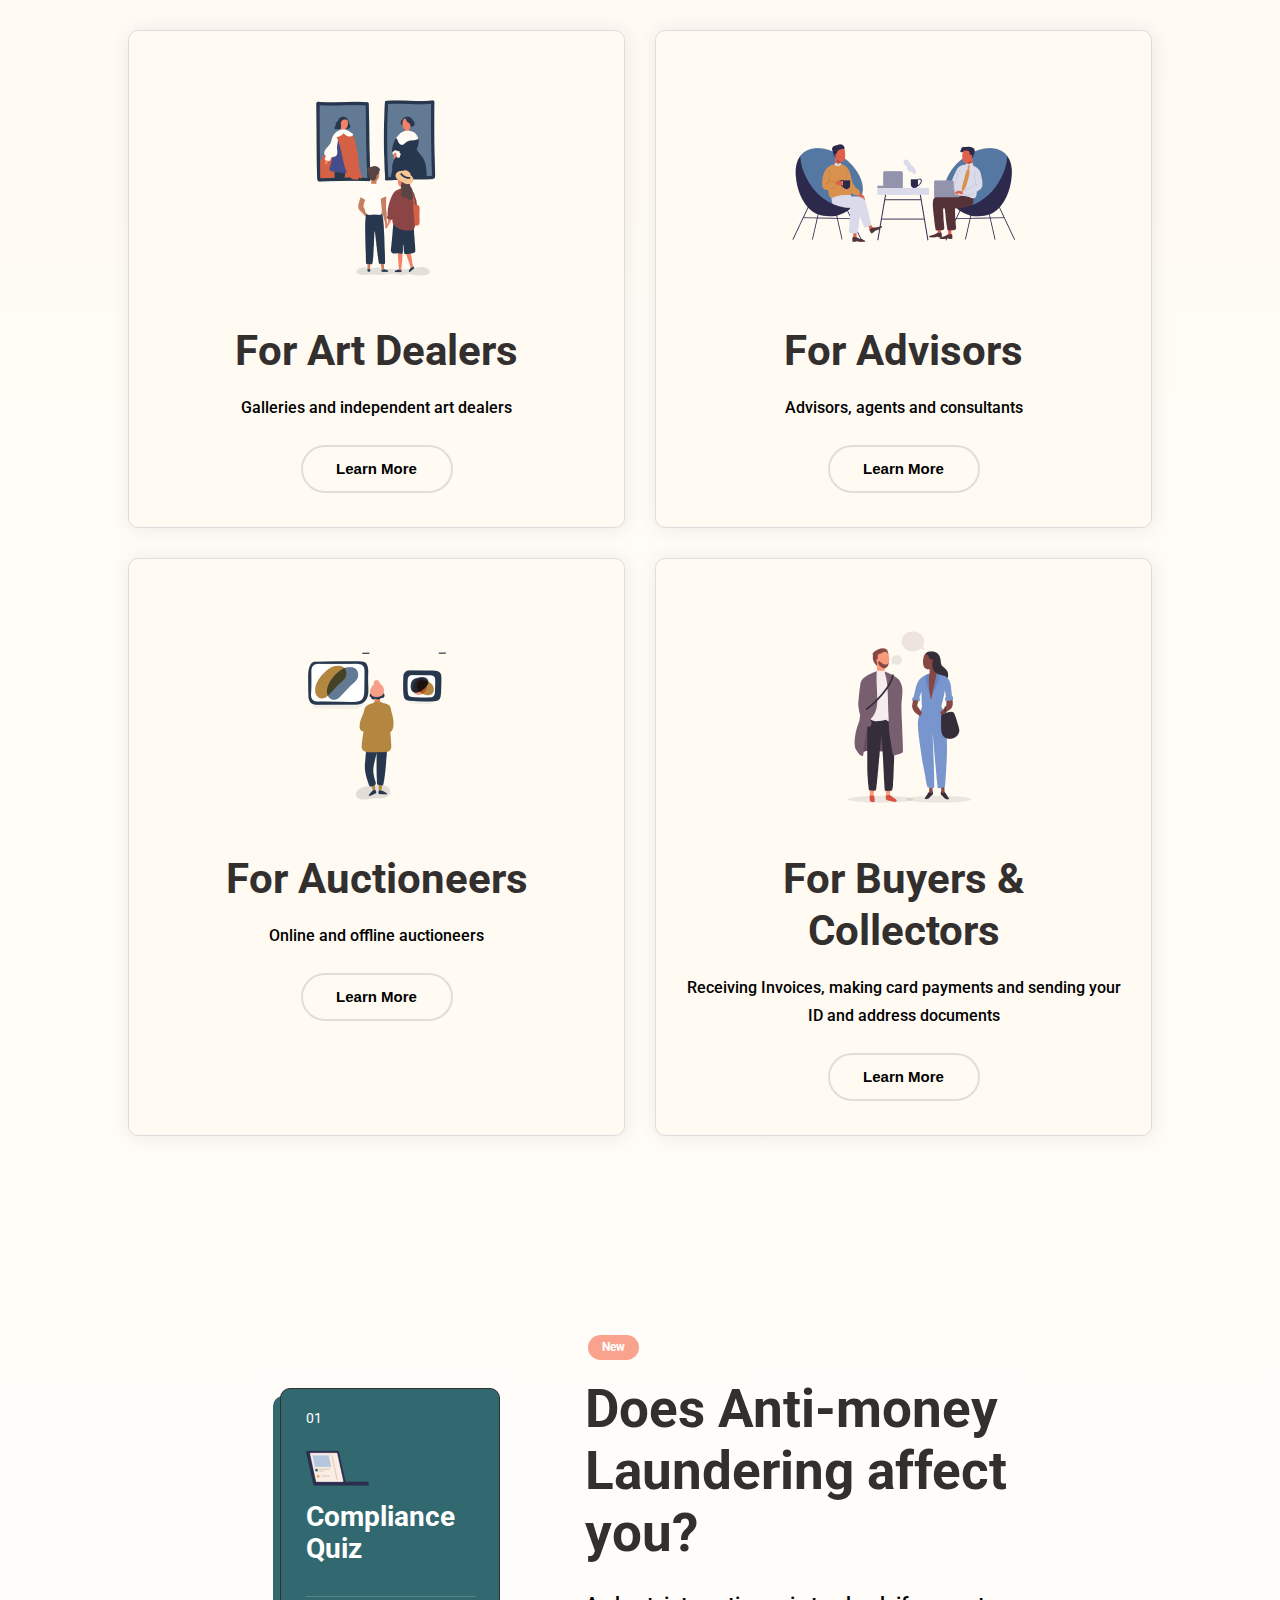
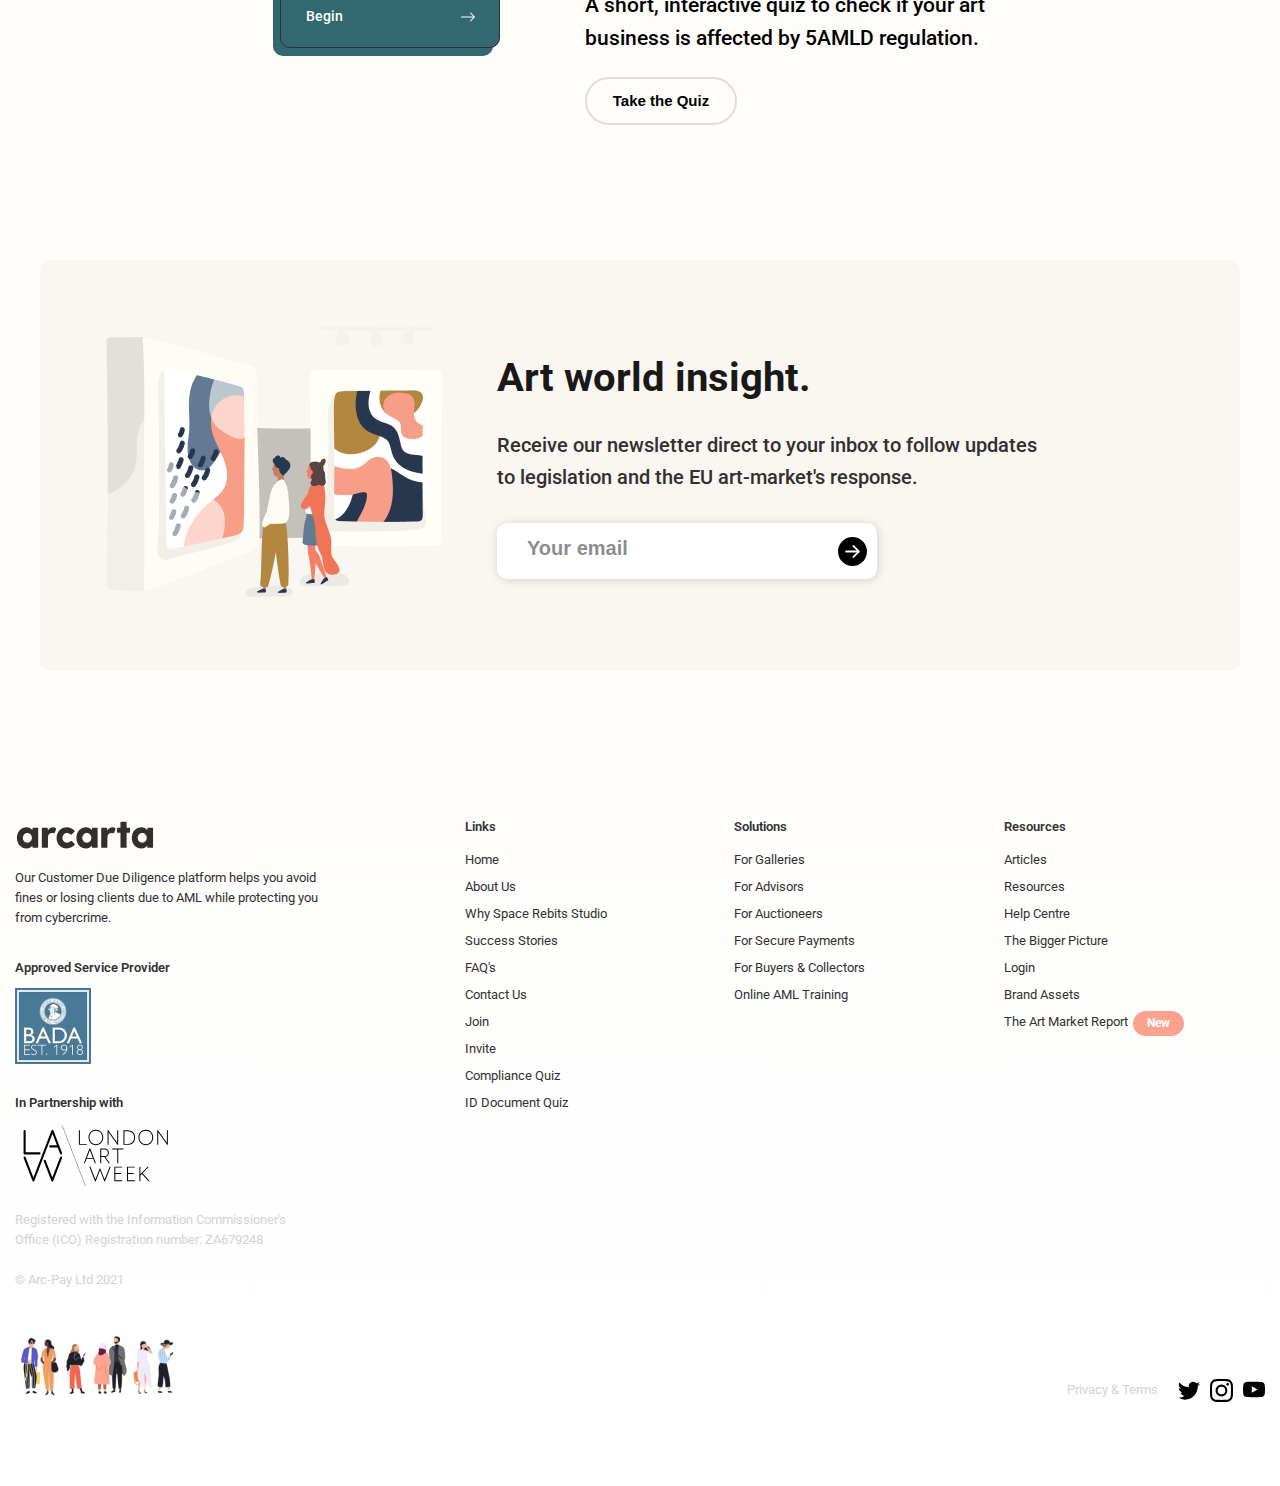
==== commit f973bfc8: "Update index.html" ====
--- a/index.html
+++ b/index.html
@@ -15,7 +15,7 @@
     <div class="container">
       <div class="header-container">
         <div class="logo">
-          <img src="./assets/svg/logo.svg" alt="Space Rebits Studio logo">
+          <h1>Space Rebits Studio</h1>
         </div>
         <nav class="header-menu">
           <ul class="nav-list">
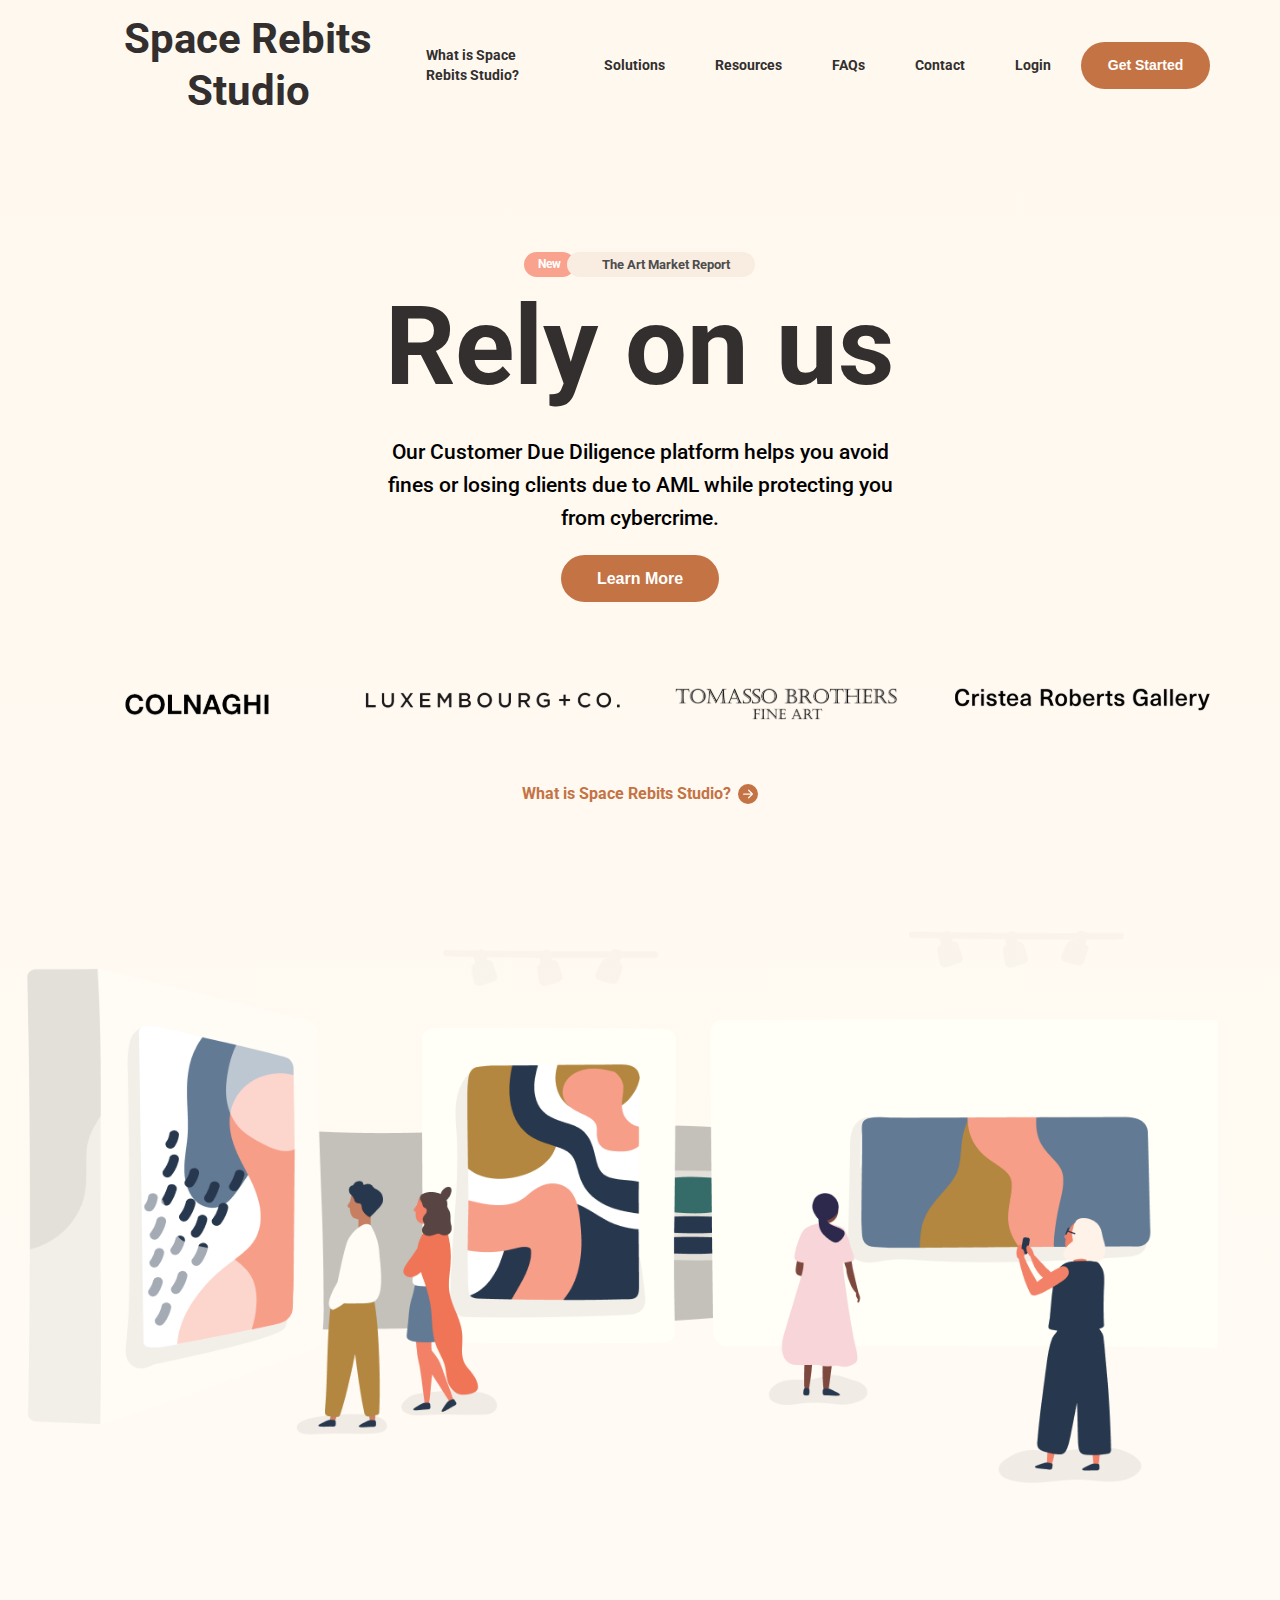
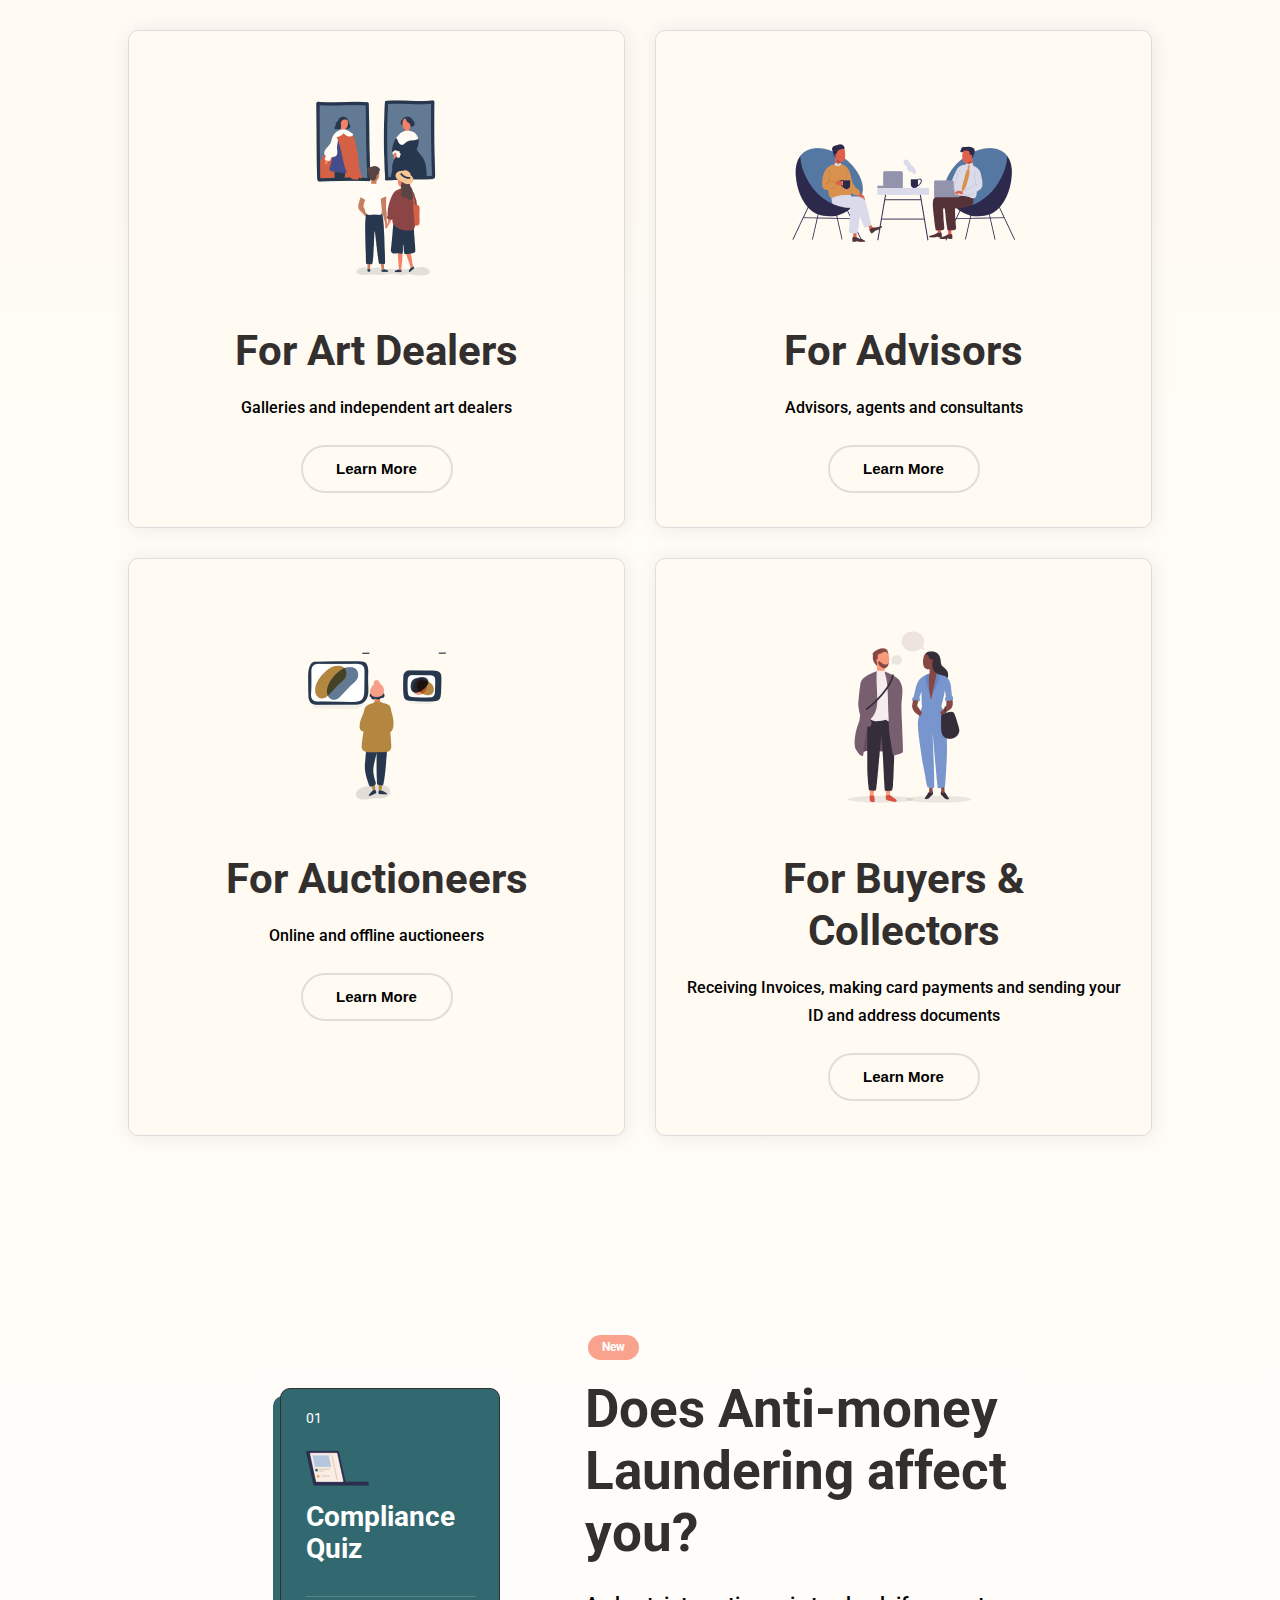
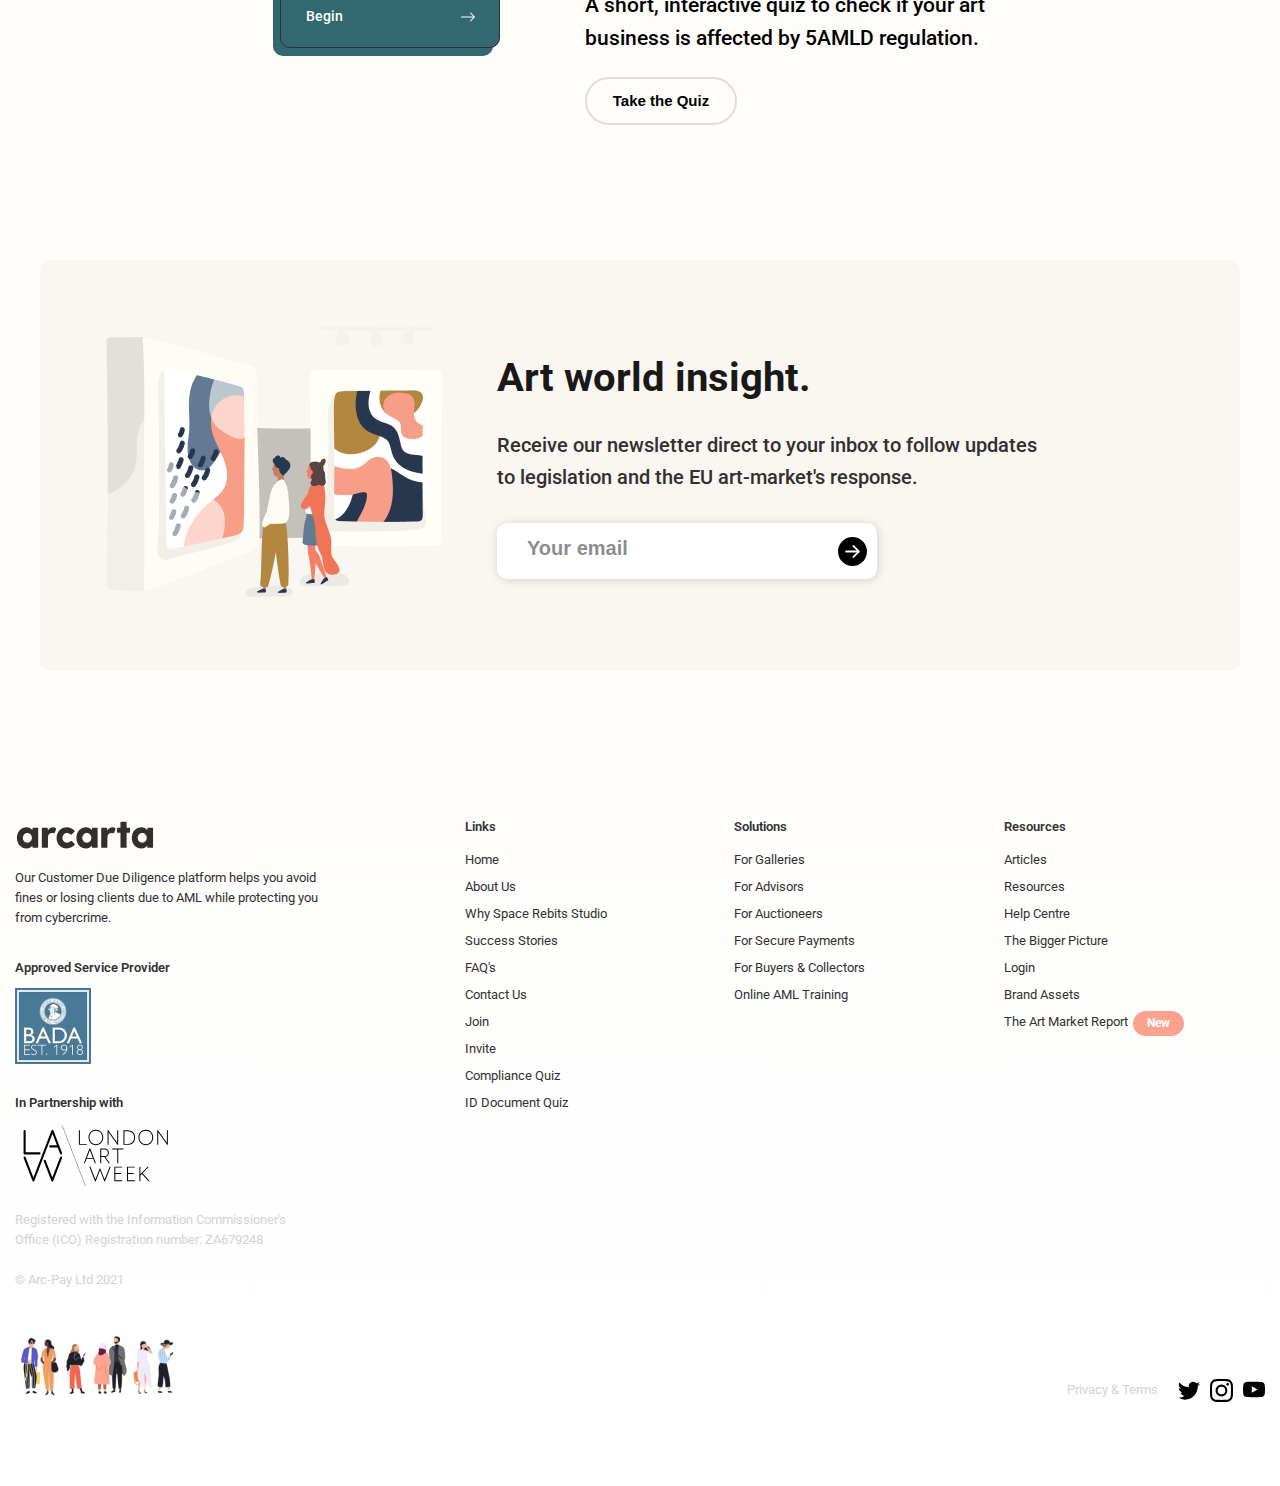
==== commit 22d4ff37: "Update index.html" ====
--- a/index.html
+++ b/index.html
@@ -15,7 +15,7 @@
     <div class="container">
       <div class="header-container">
         <div class="logo">
-          <h1>Space Rebits Studio</h1>
+          <h3>Space Rebits Studio</h3>
         </div>
         <nav class="header-menu">
           <ul class="nav-list">
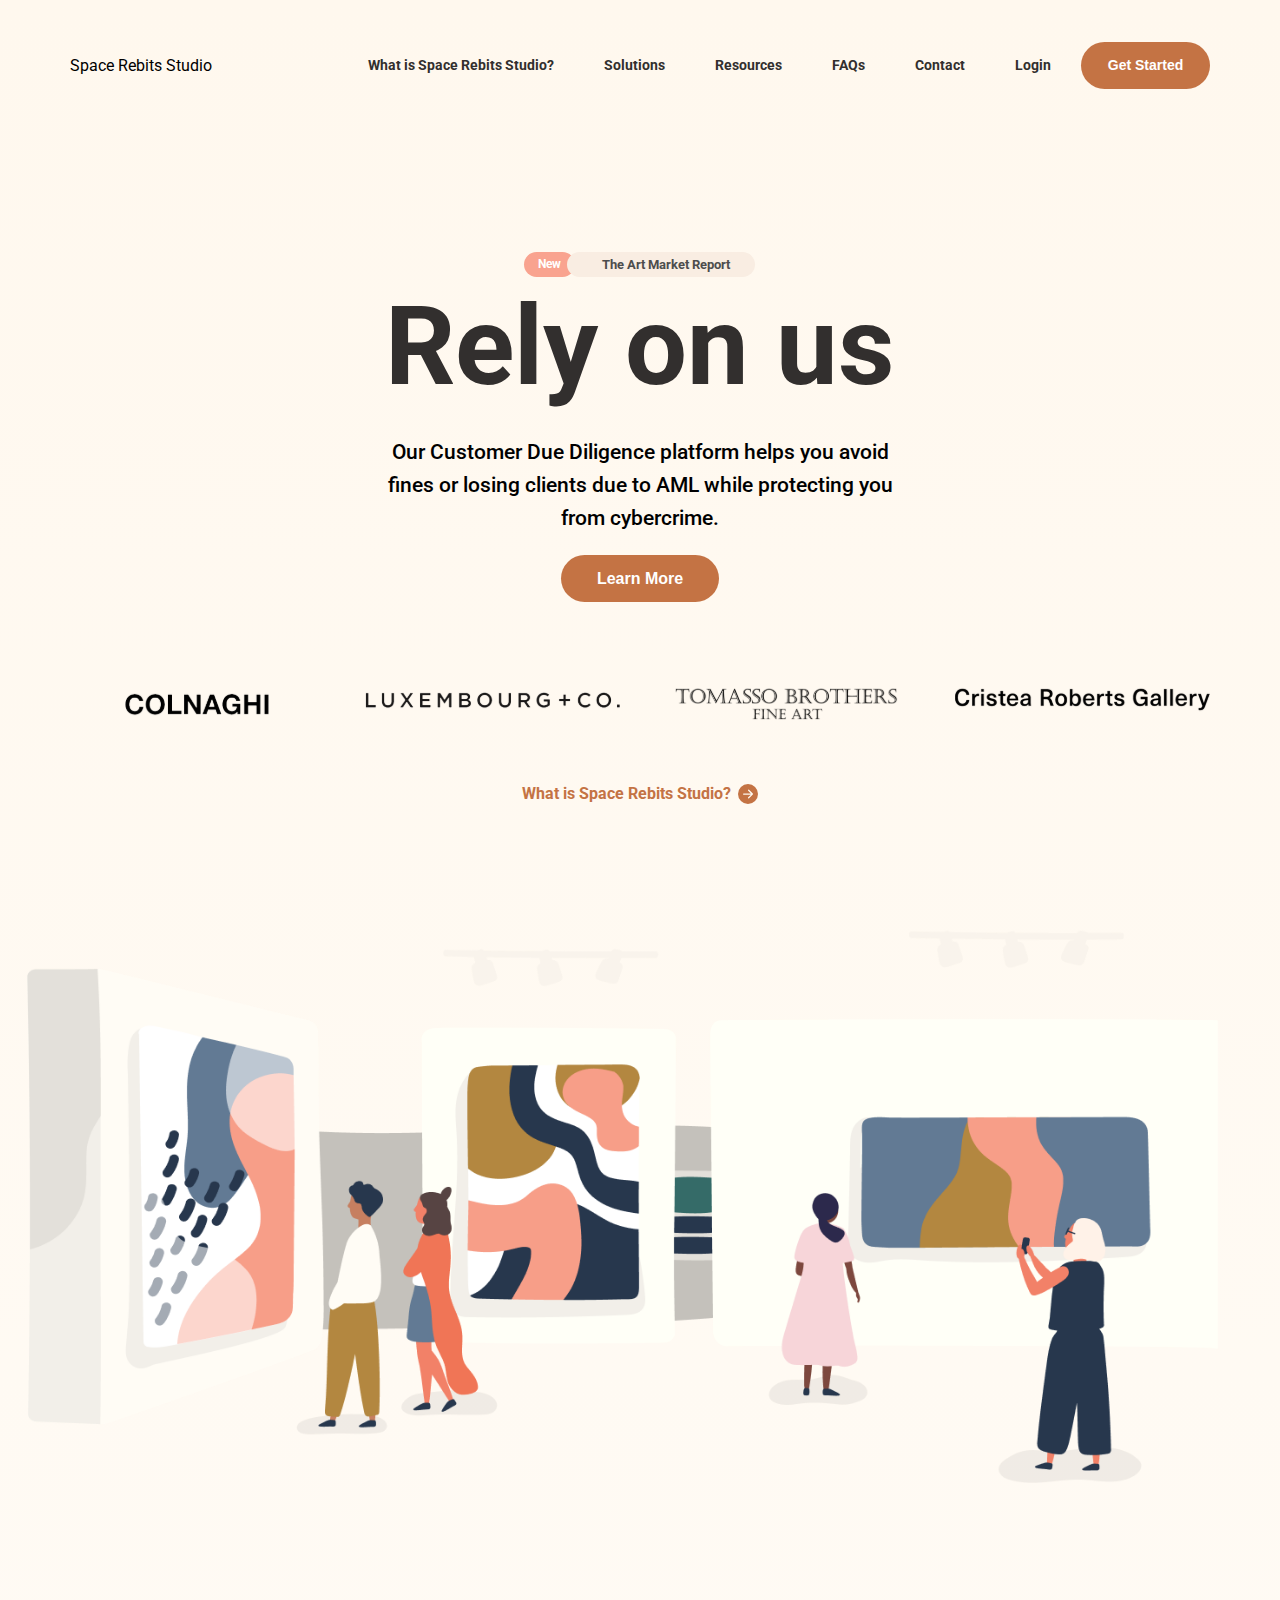
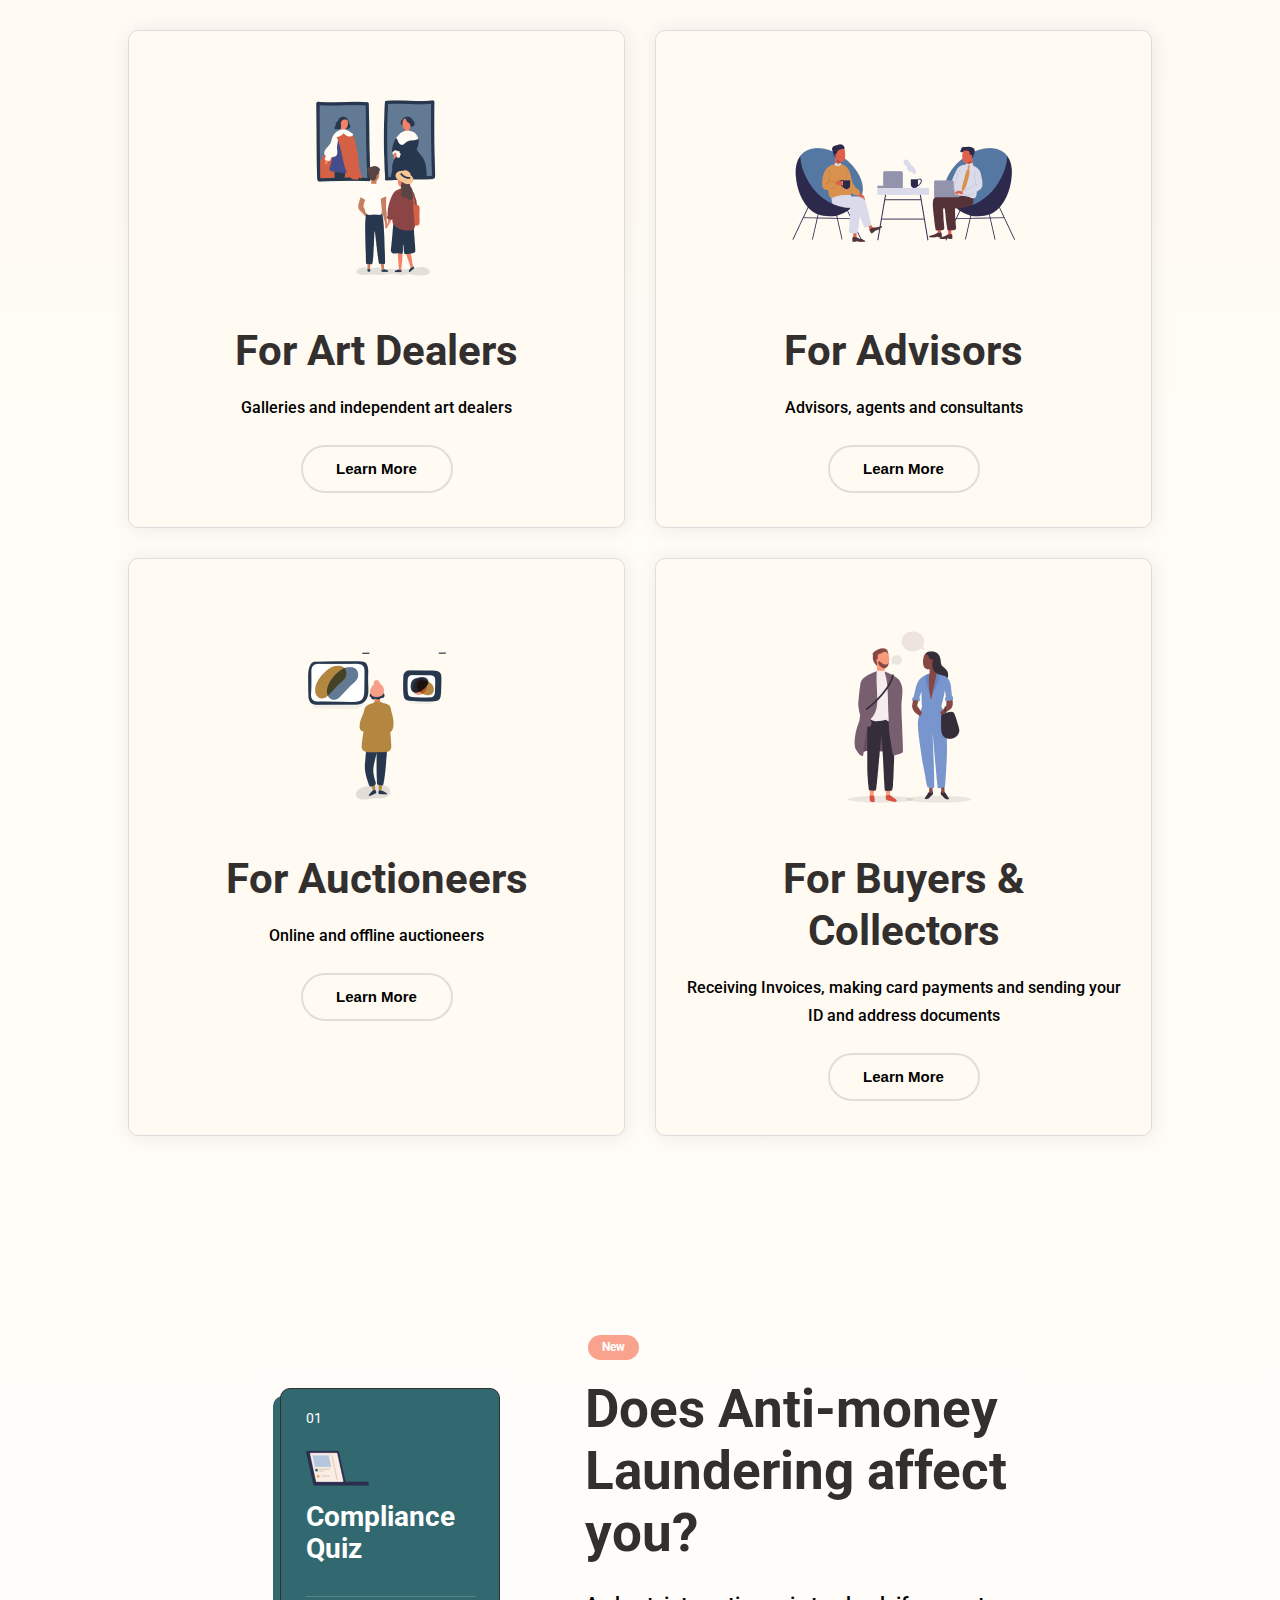
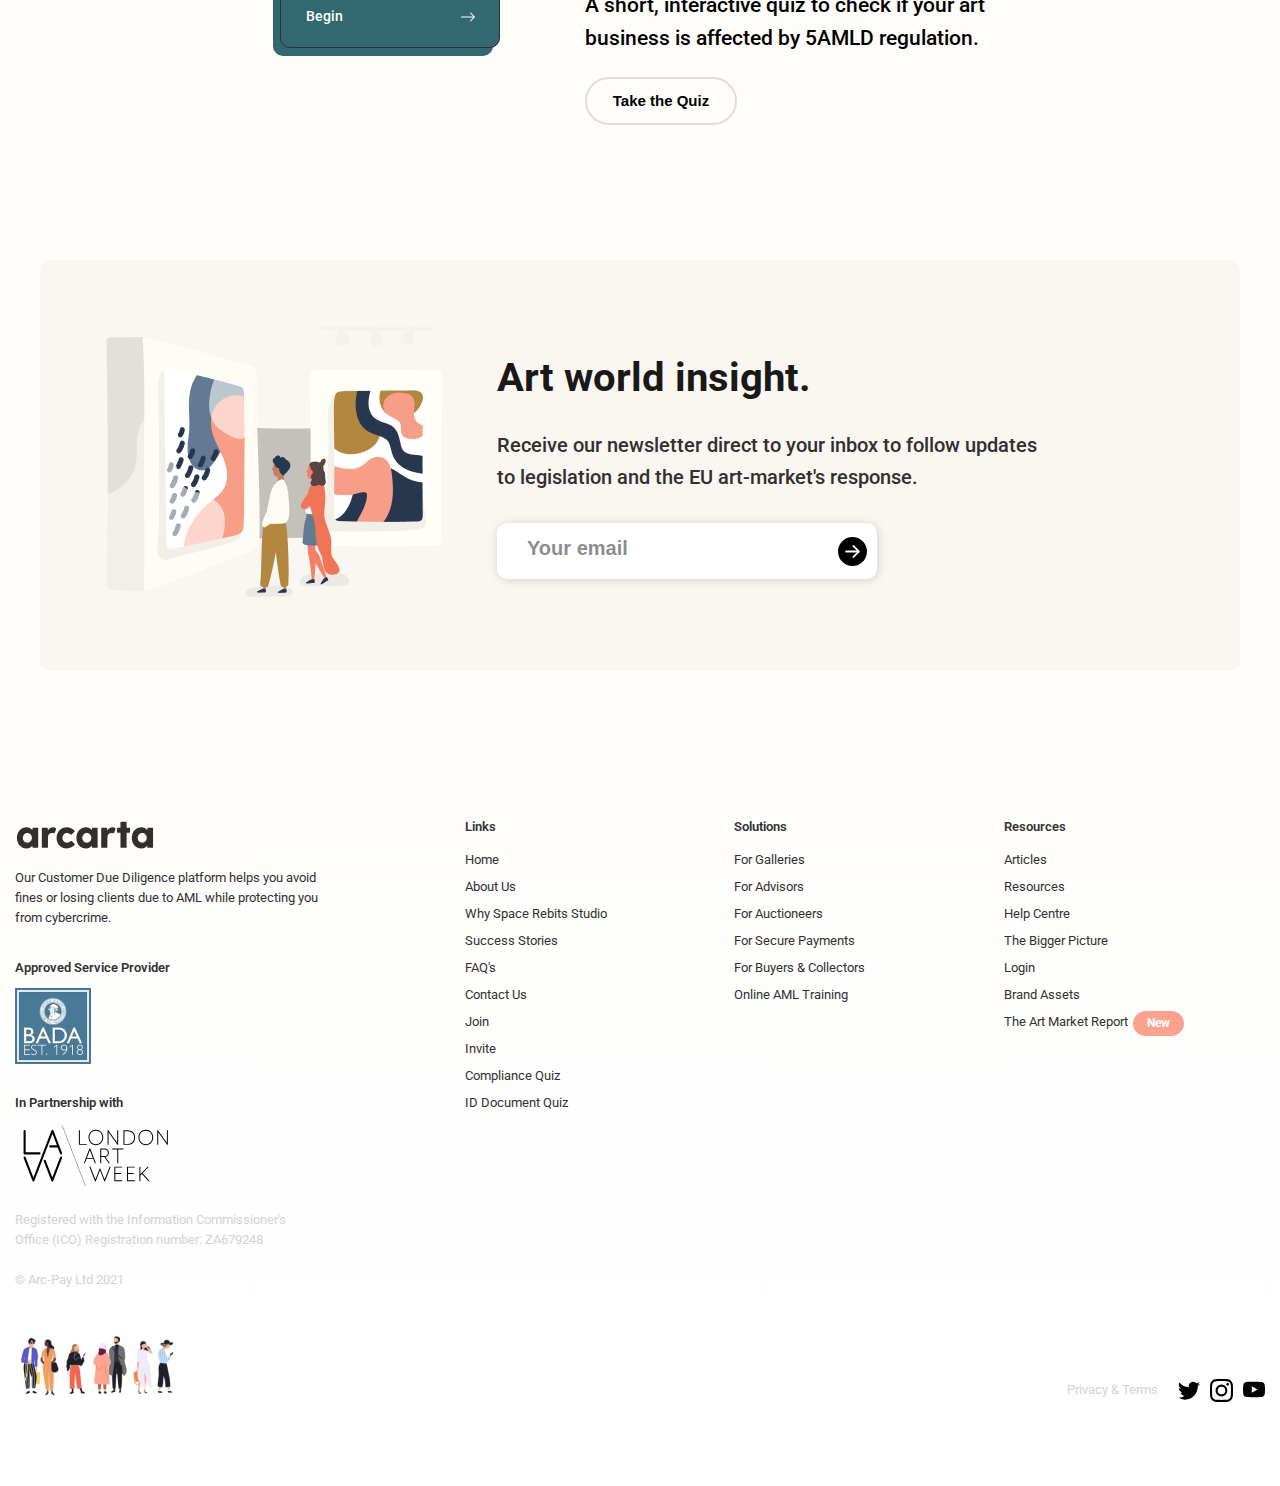
==== commit 74e00d91: "Update index.html" ====
--- a/index.html
+++ b/index.html
@@ -15,7 +15,7 @@
     <div class="container">
       <div class="header-container">
         <div class="logo">
-          <h3>Space Rebits Studio</h3>
+          <li>Space Rebits Studio</li>
         </div>
         <nav class="header-menu">
           <ul class="nav-list">
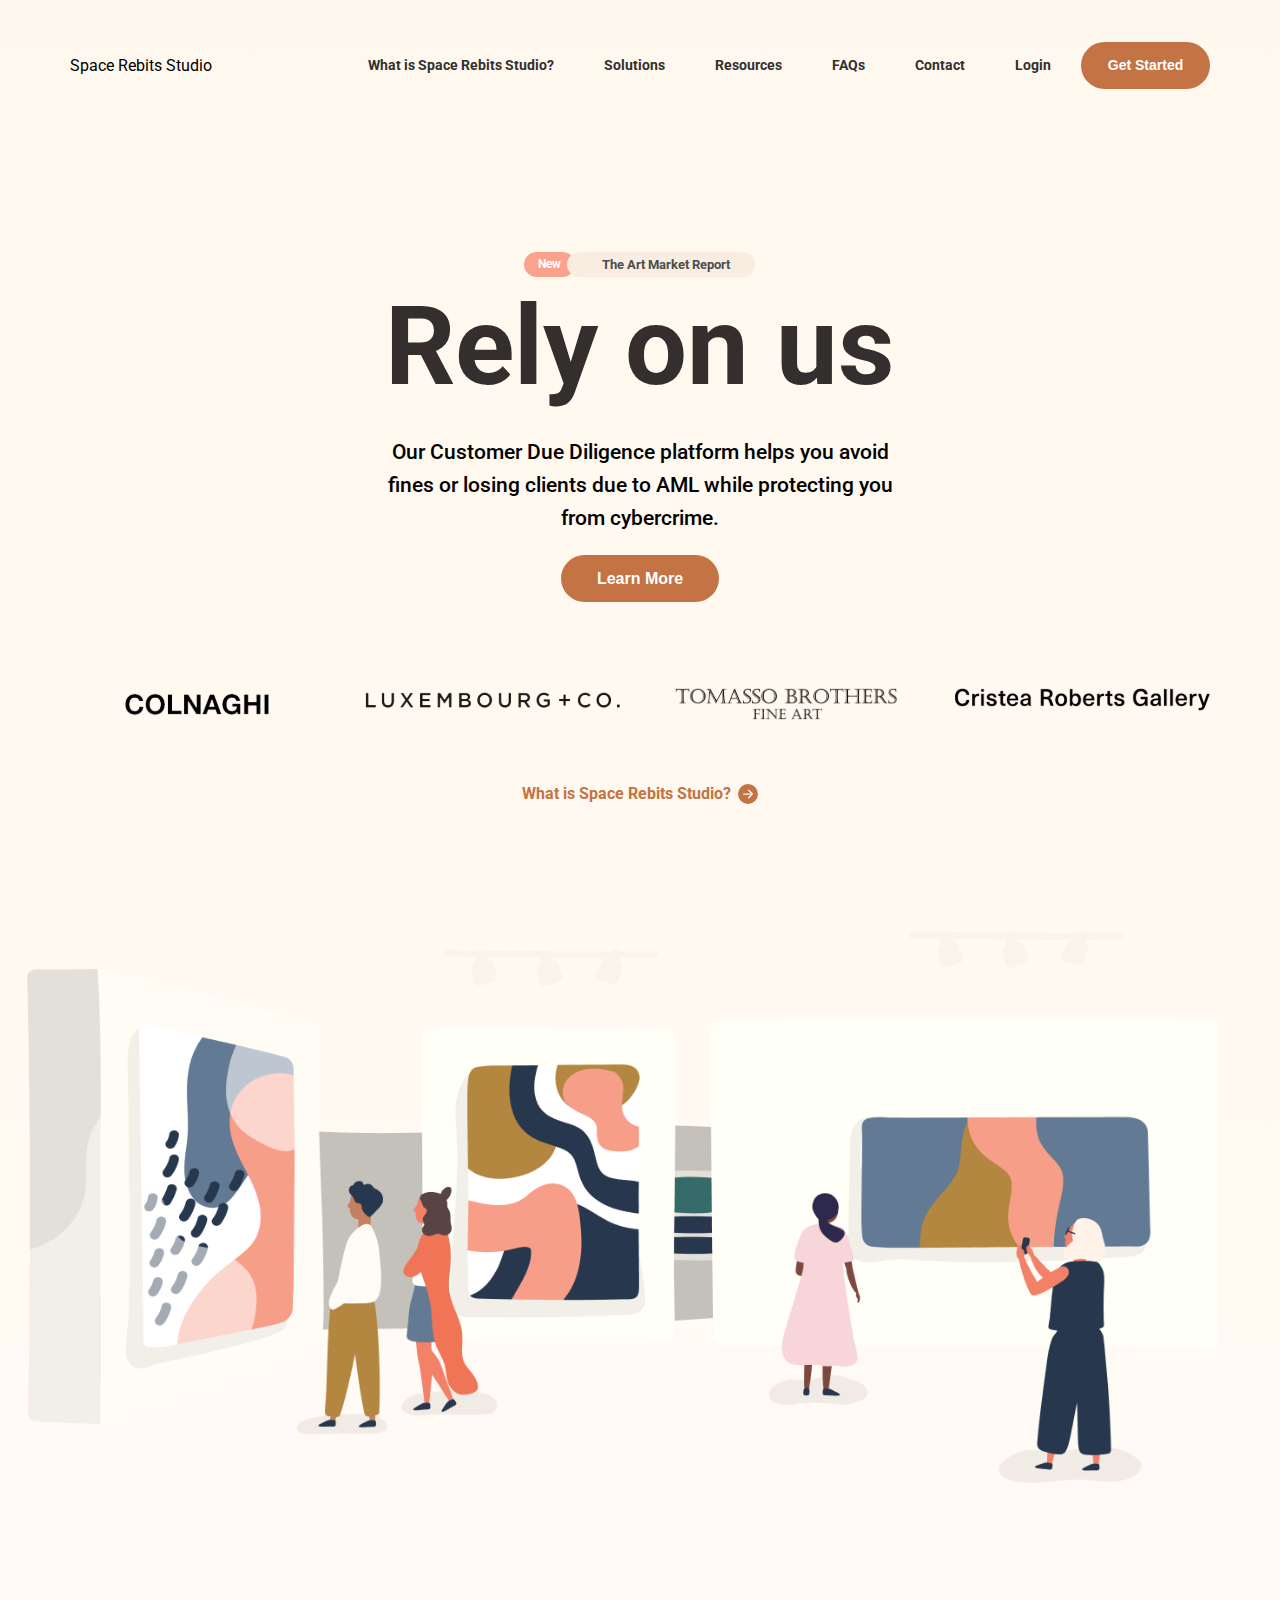
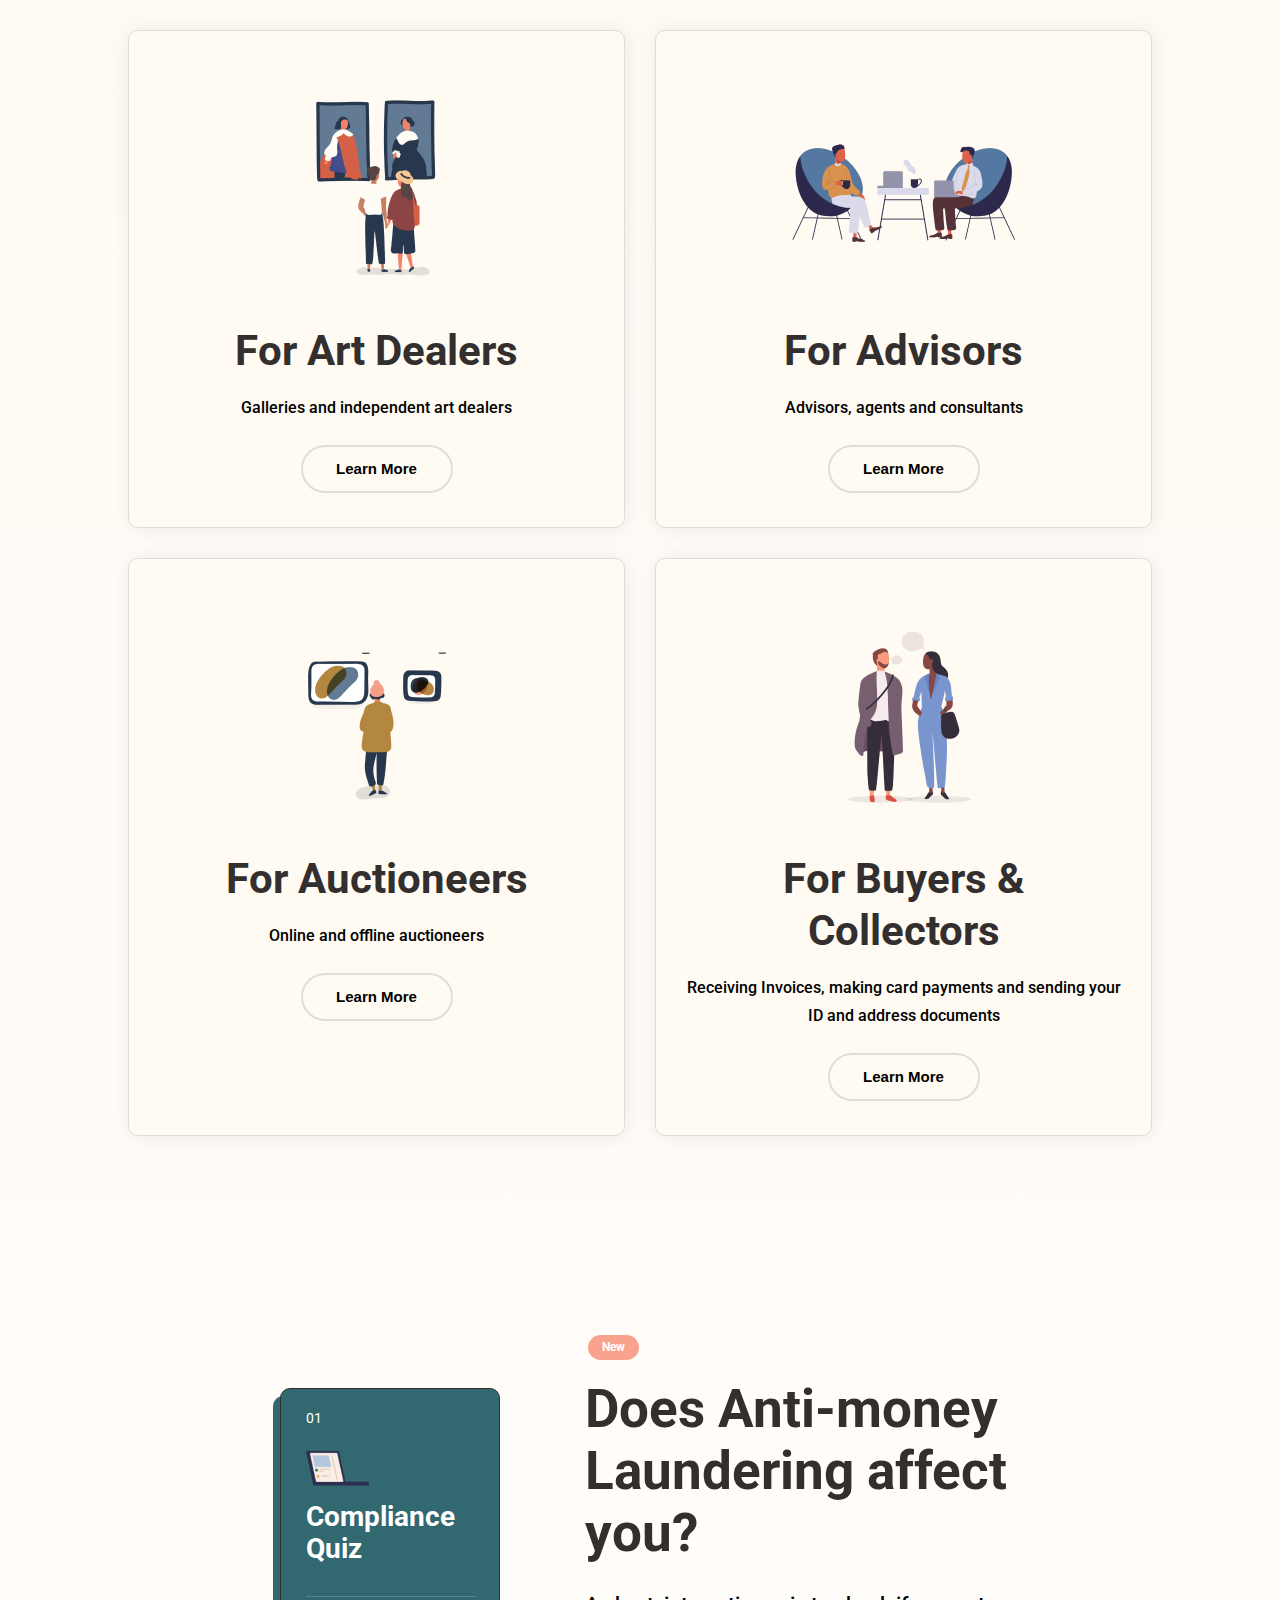
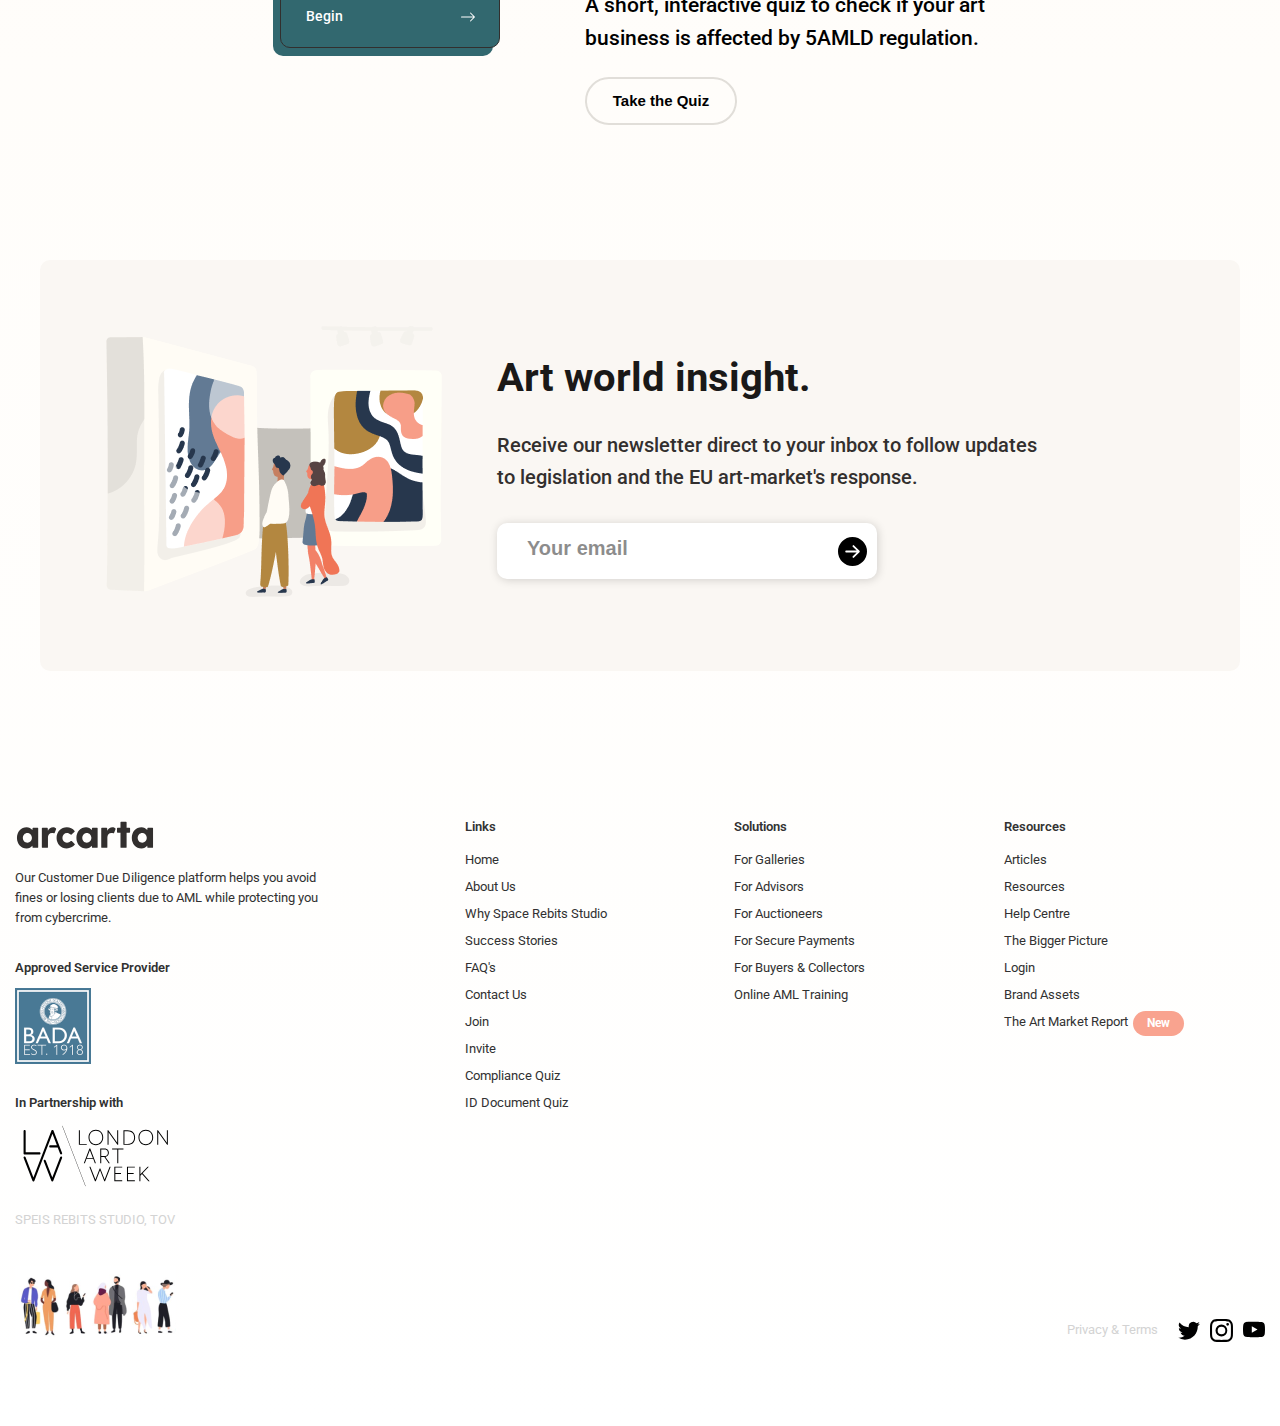
==== commit 4be9c3c6: "Update index.html" ====
--- a/index.html
+++ b/index.html
@@ -219,8 +219,7 @@
             <img src="./assets/svg/logo_partner.svg" alt="london art week logo">
           </div>
           <div class="footer-top-left__copyright">
-            <p>Registered with the Information Commissioner's<br>Office (ICO) Registration number: ZA679248</p>
-            <p>© Arc-Pay Ltd 2021</p>
+            <p>SPEIS REBITS STUDIO, TOV</p>
           </div>
         </div>
         <div class="footer-top-right">
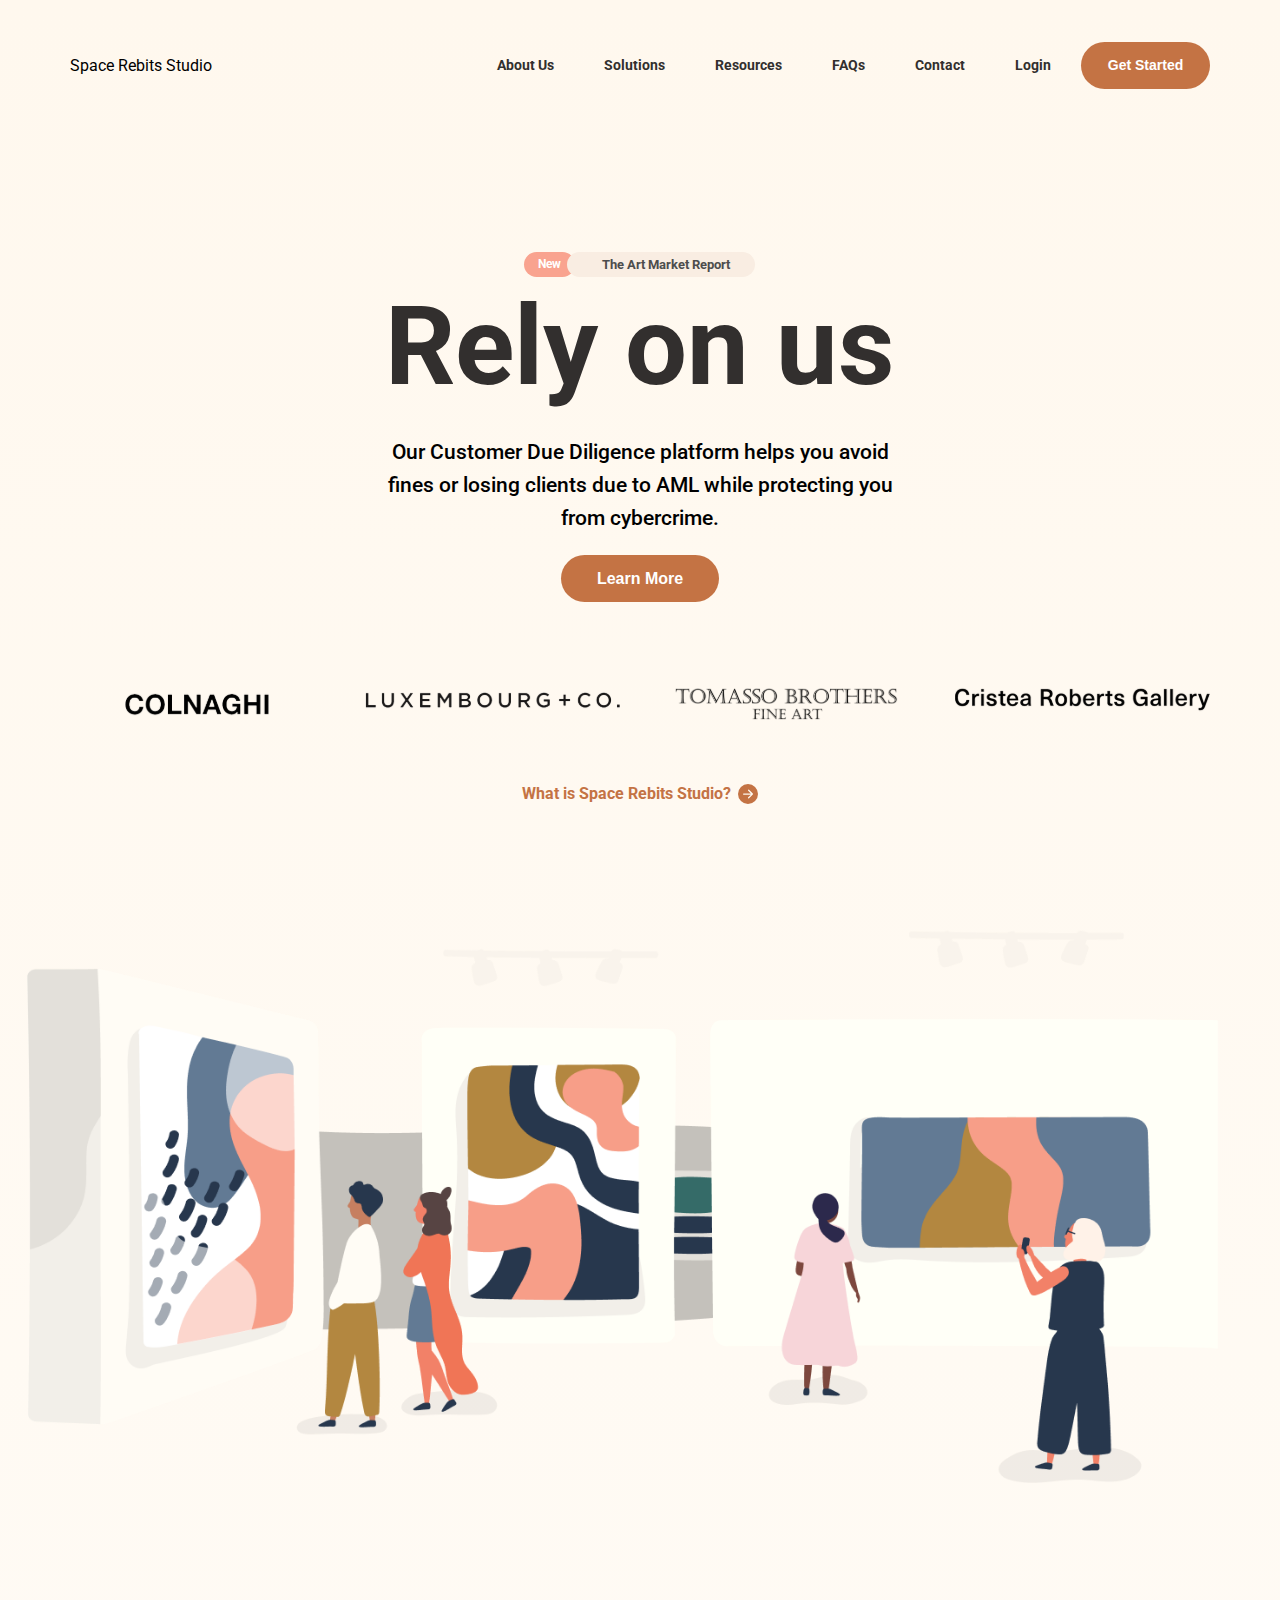
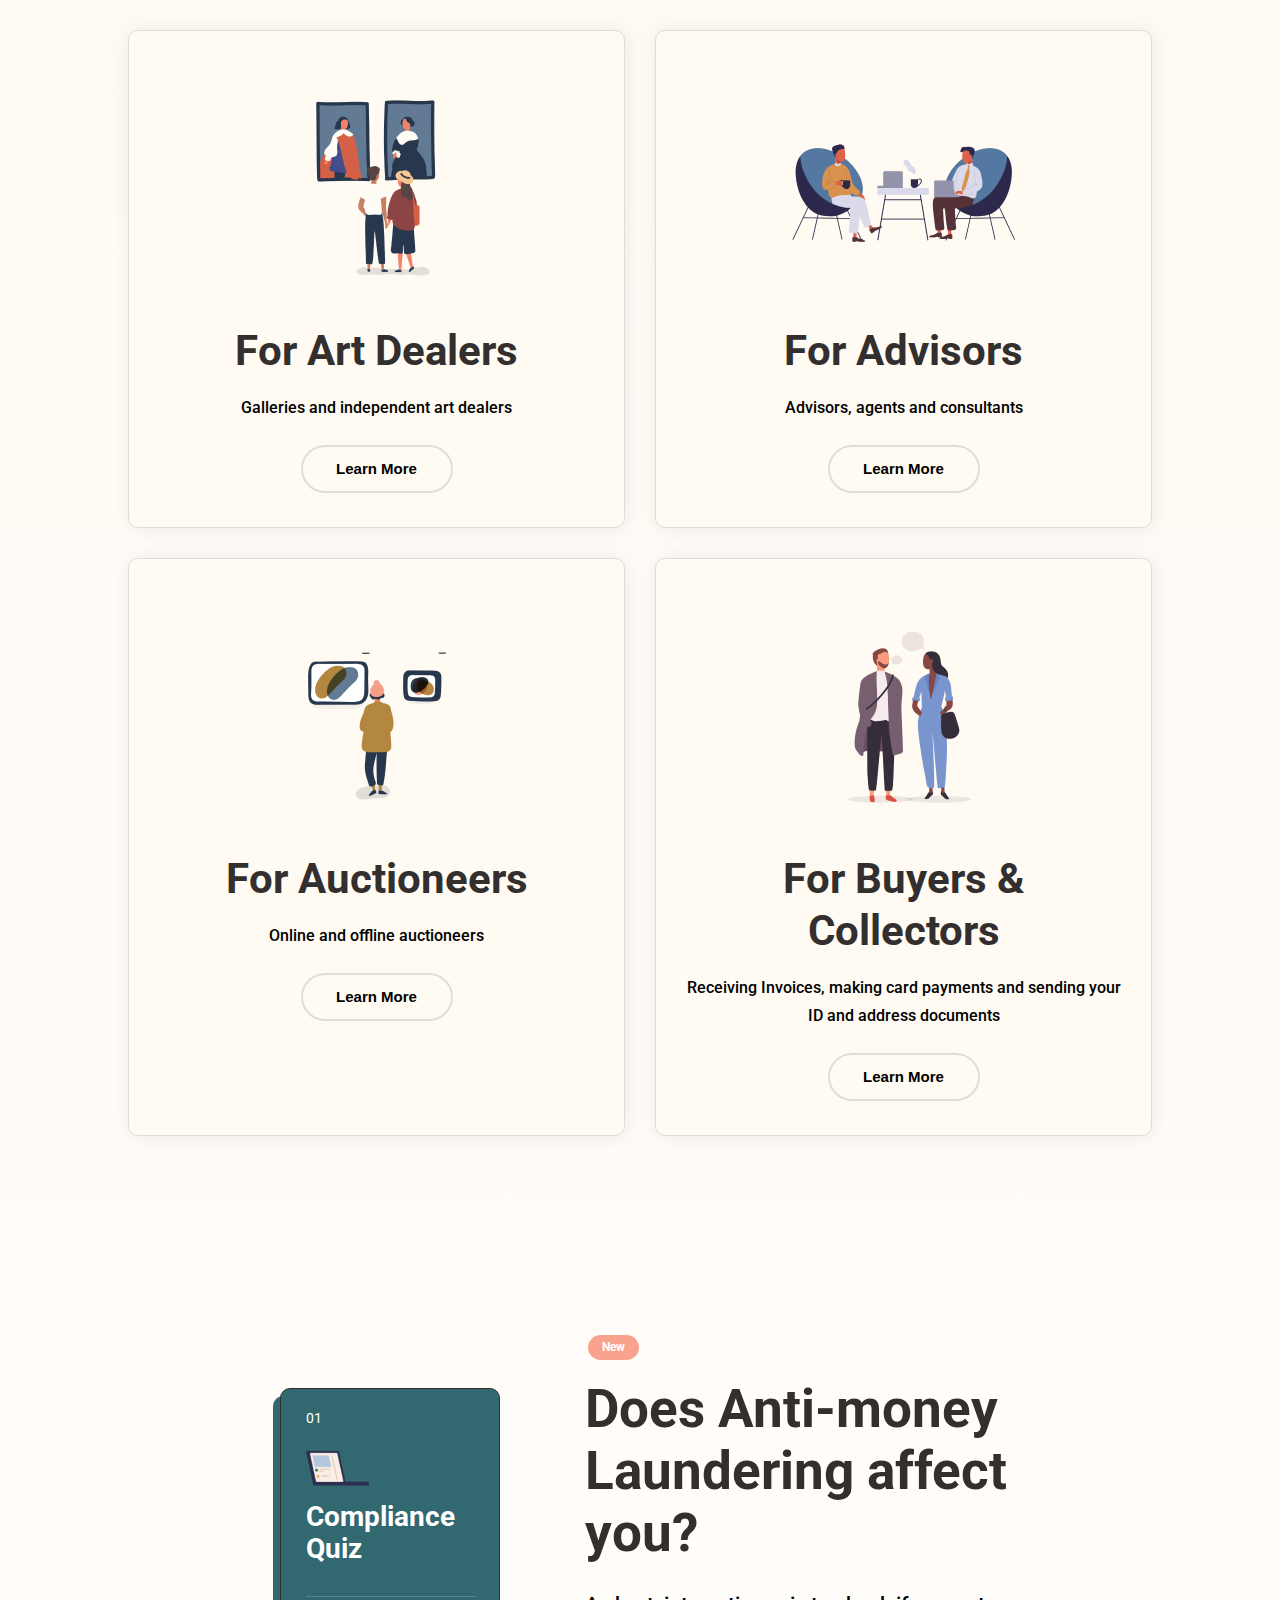
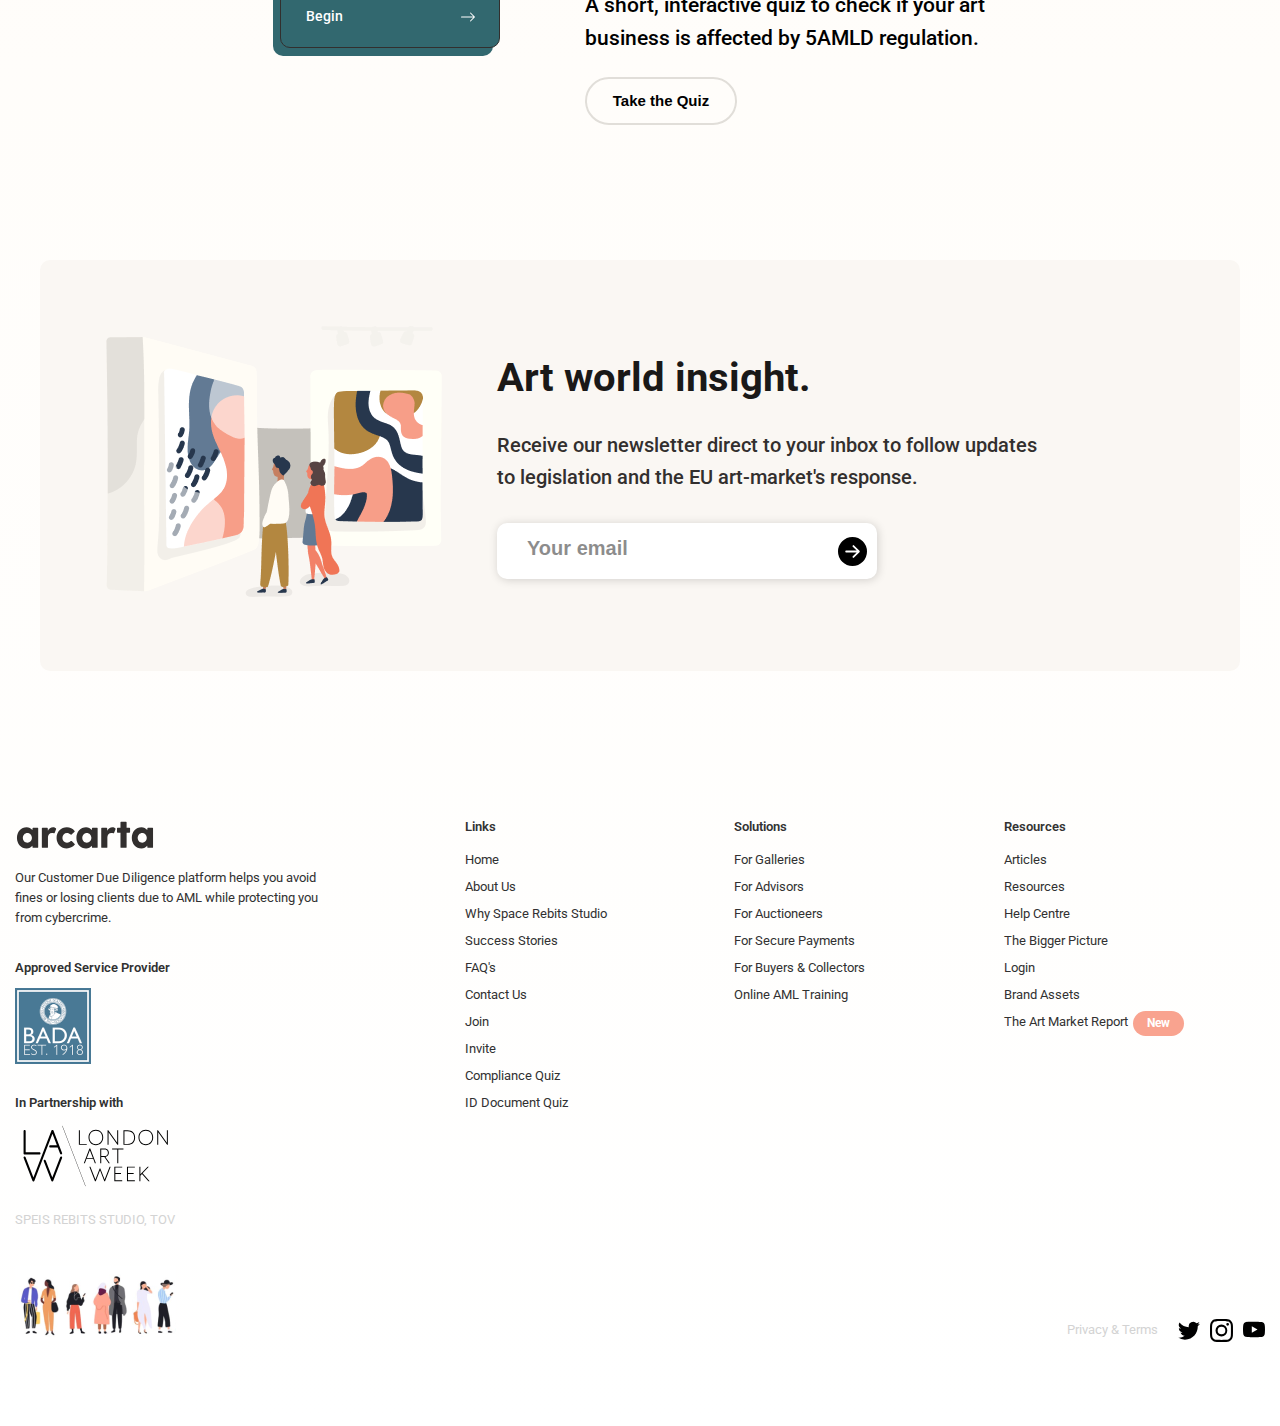
==== commit aec0f8c7: "Update index.html" ====
--- a/index.html
+++ b/index.html
@@ -19,7 +19,7 @@
         </div>
         <nav class="header-menu">
           <ul class="nav-list">
-            <li class="nav-list__item"><a href="#">What is Space Rebits Studio?</a></li>
+            <li class="nav-list__item"><a href="#">About Us</a></li>
             <li class="nav-list__item"><a href="#">Solutions</a></li>
             <li class="nav-list__item"><a href="#">Resources</a></li>
             <li class="nav-list__item"><a href="#">FAQs</a></li>
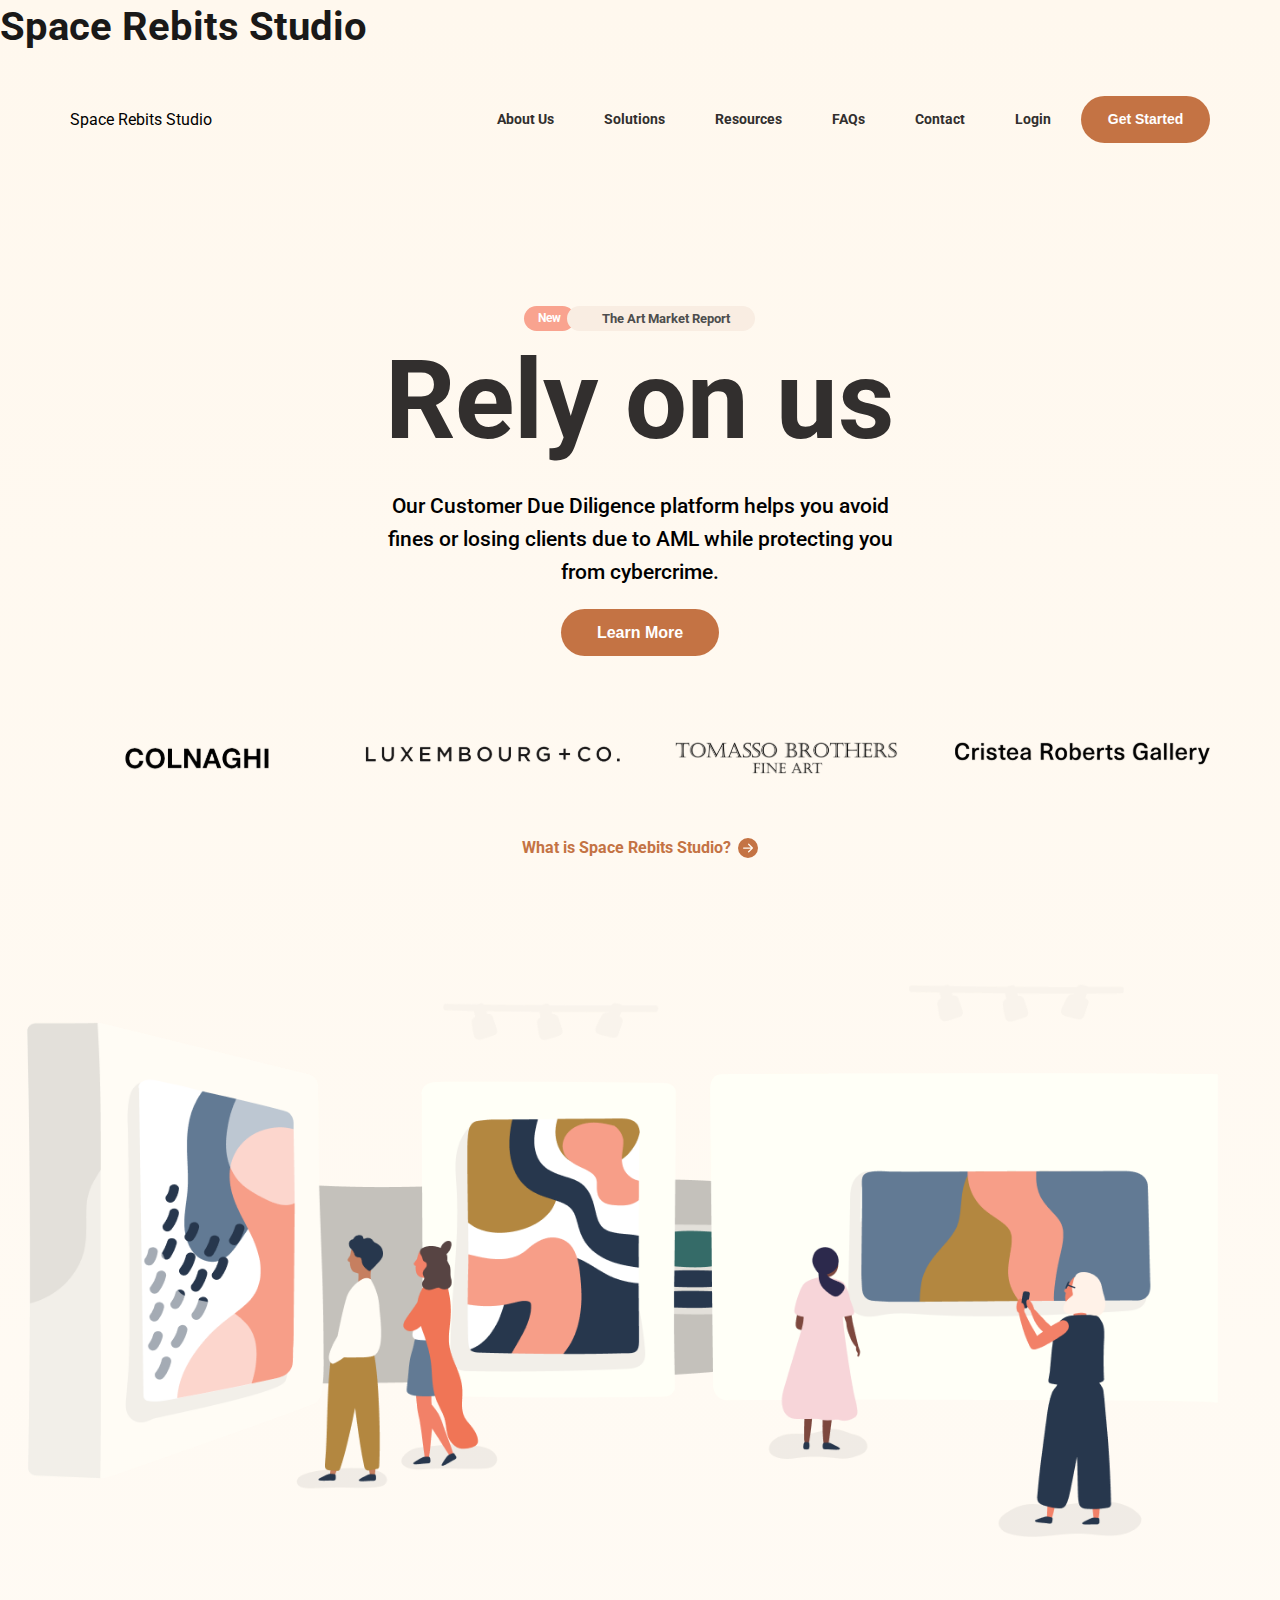
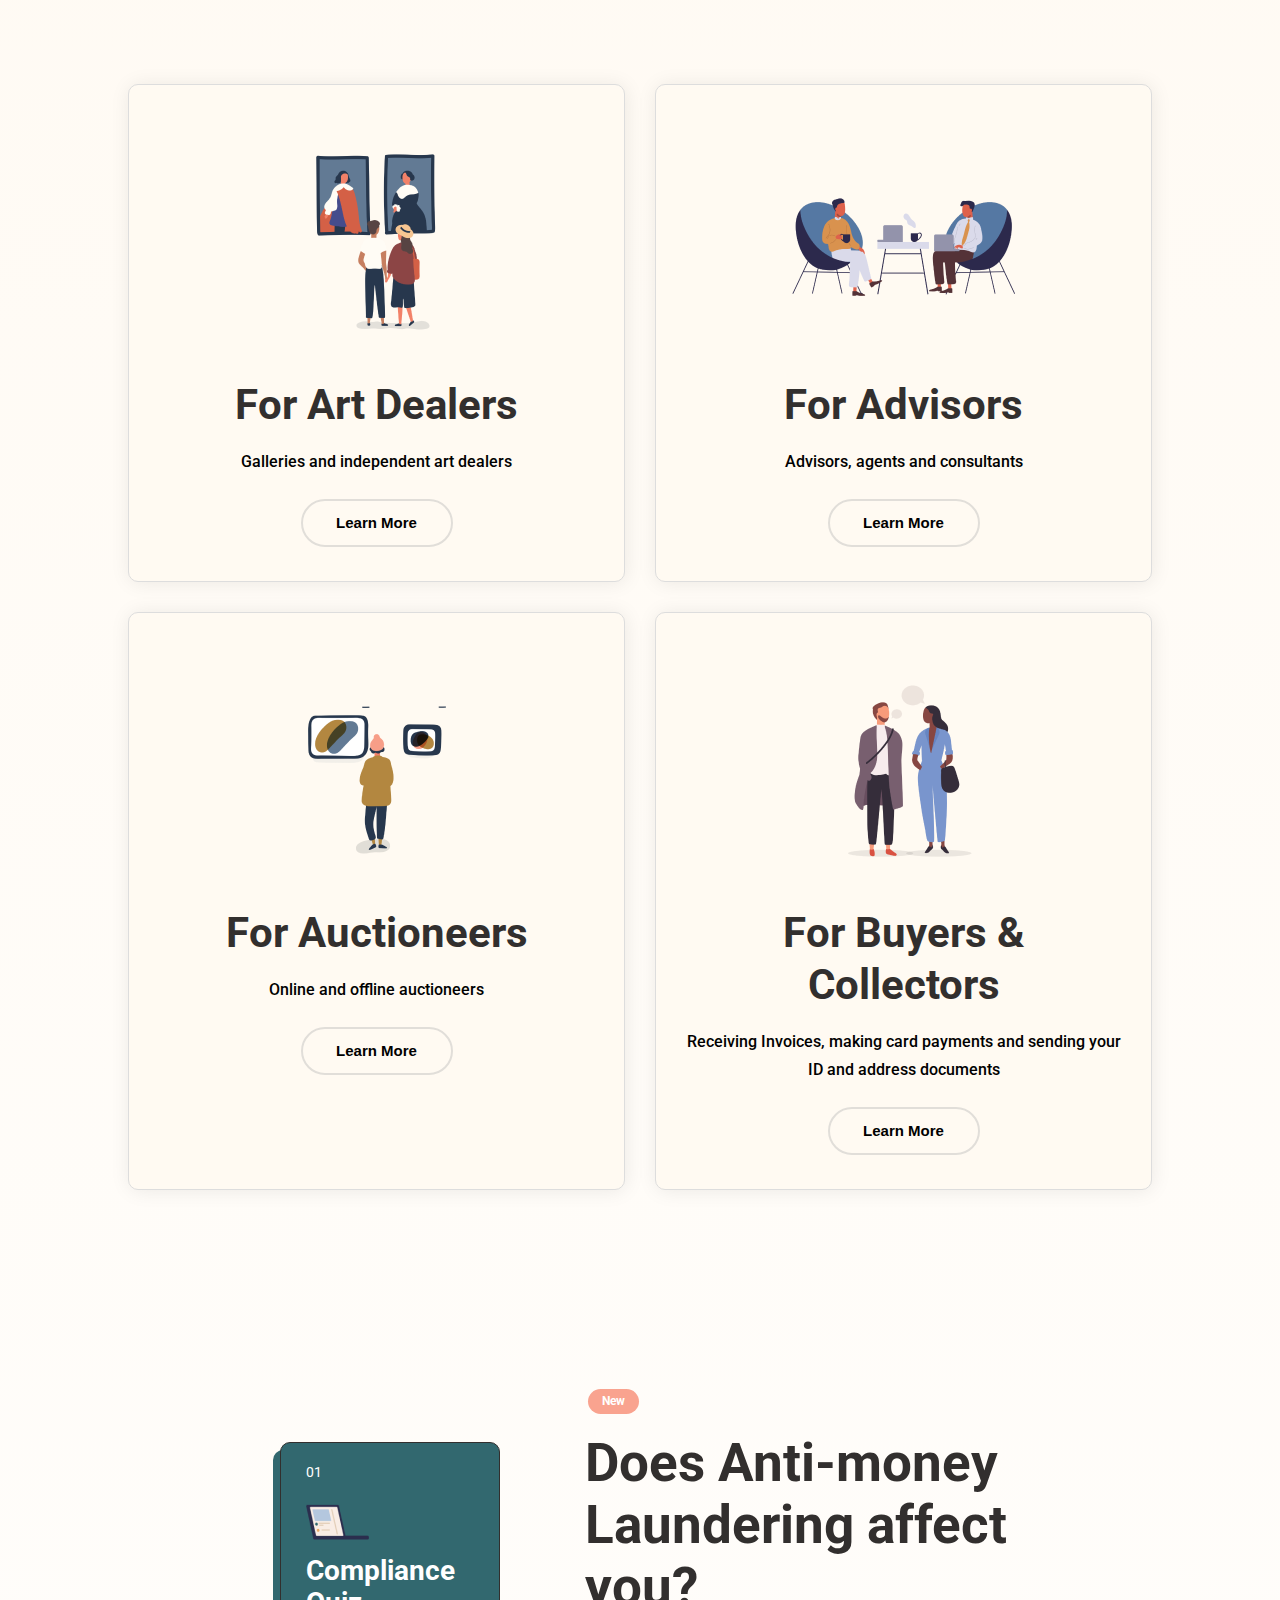
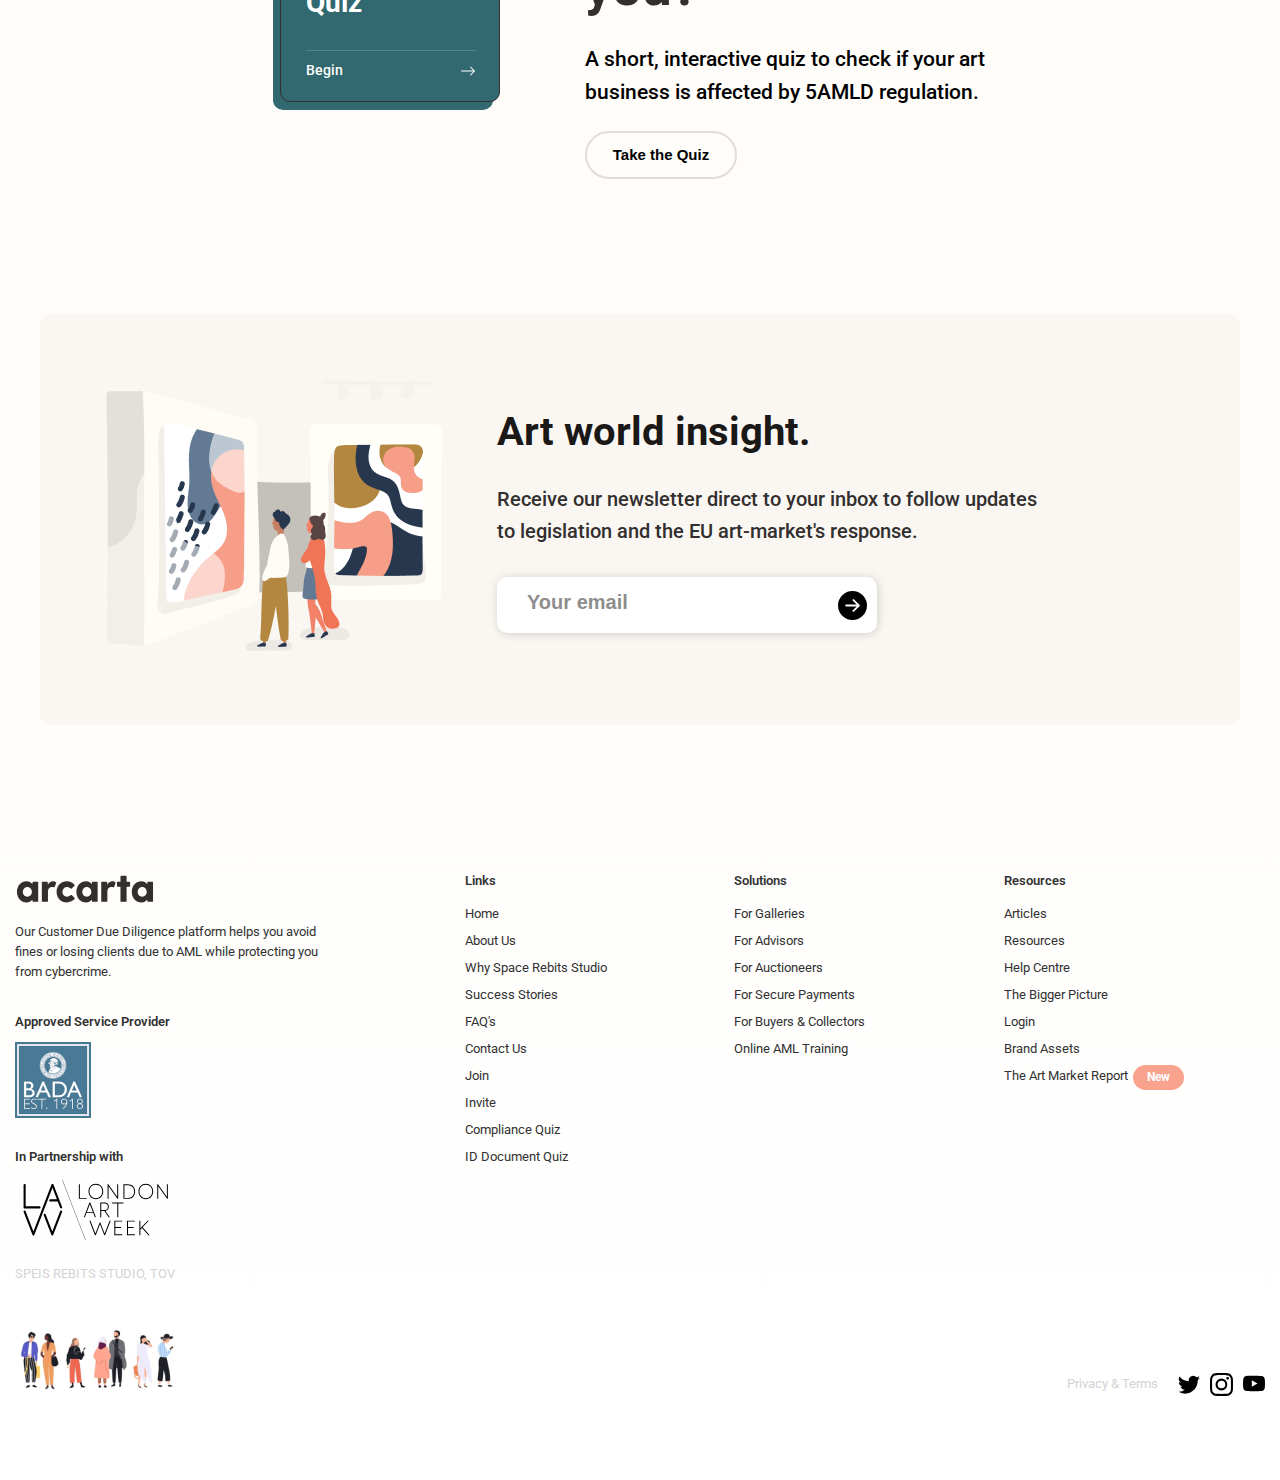
==== commit fe5a7d32: "Update index.html" ====
--- a/index.html
+++ b/index.html
@@ -8,7 +8,7 @@
   <link href="https://fonts.googleapis.com/css2?family=Roboto:ital,wght@0,100;0,300;0,400;0,500;0,700;0,900;1,100;1,300;1,400;1,500;1,700;1,900&display=swap" rel="stylesheet">
   <link rel="stylesheet" href="./style.css">
   <link rel="icon" href="assets/favicon.ico">
-  <title>Space Rebits Studio</title>
+  <h4>Space Rebits Studio</h4>
 </head>
 <body>
   <header>
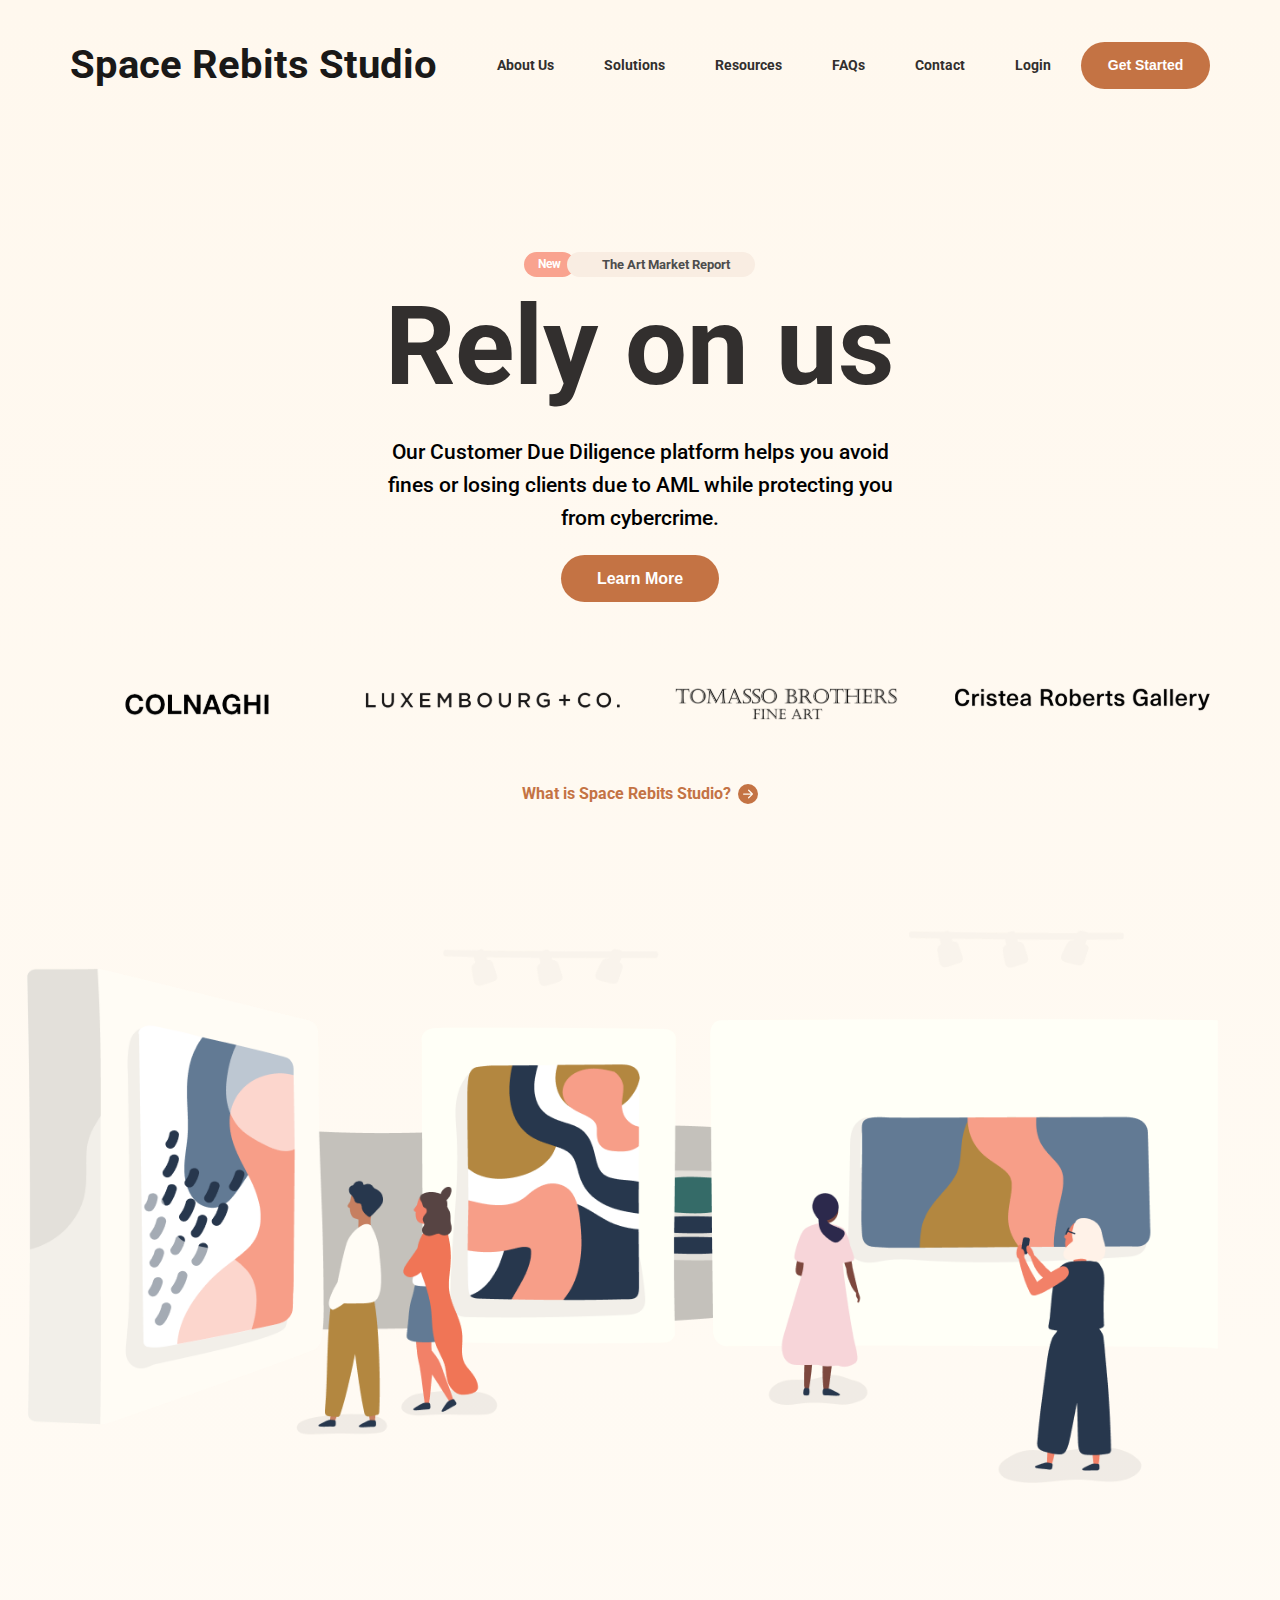
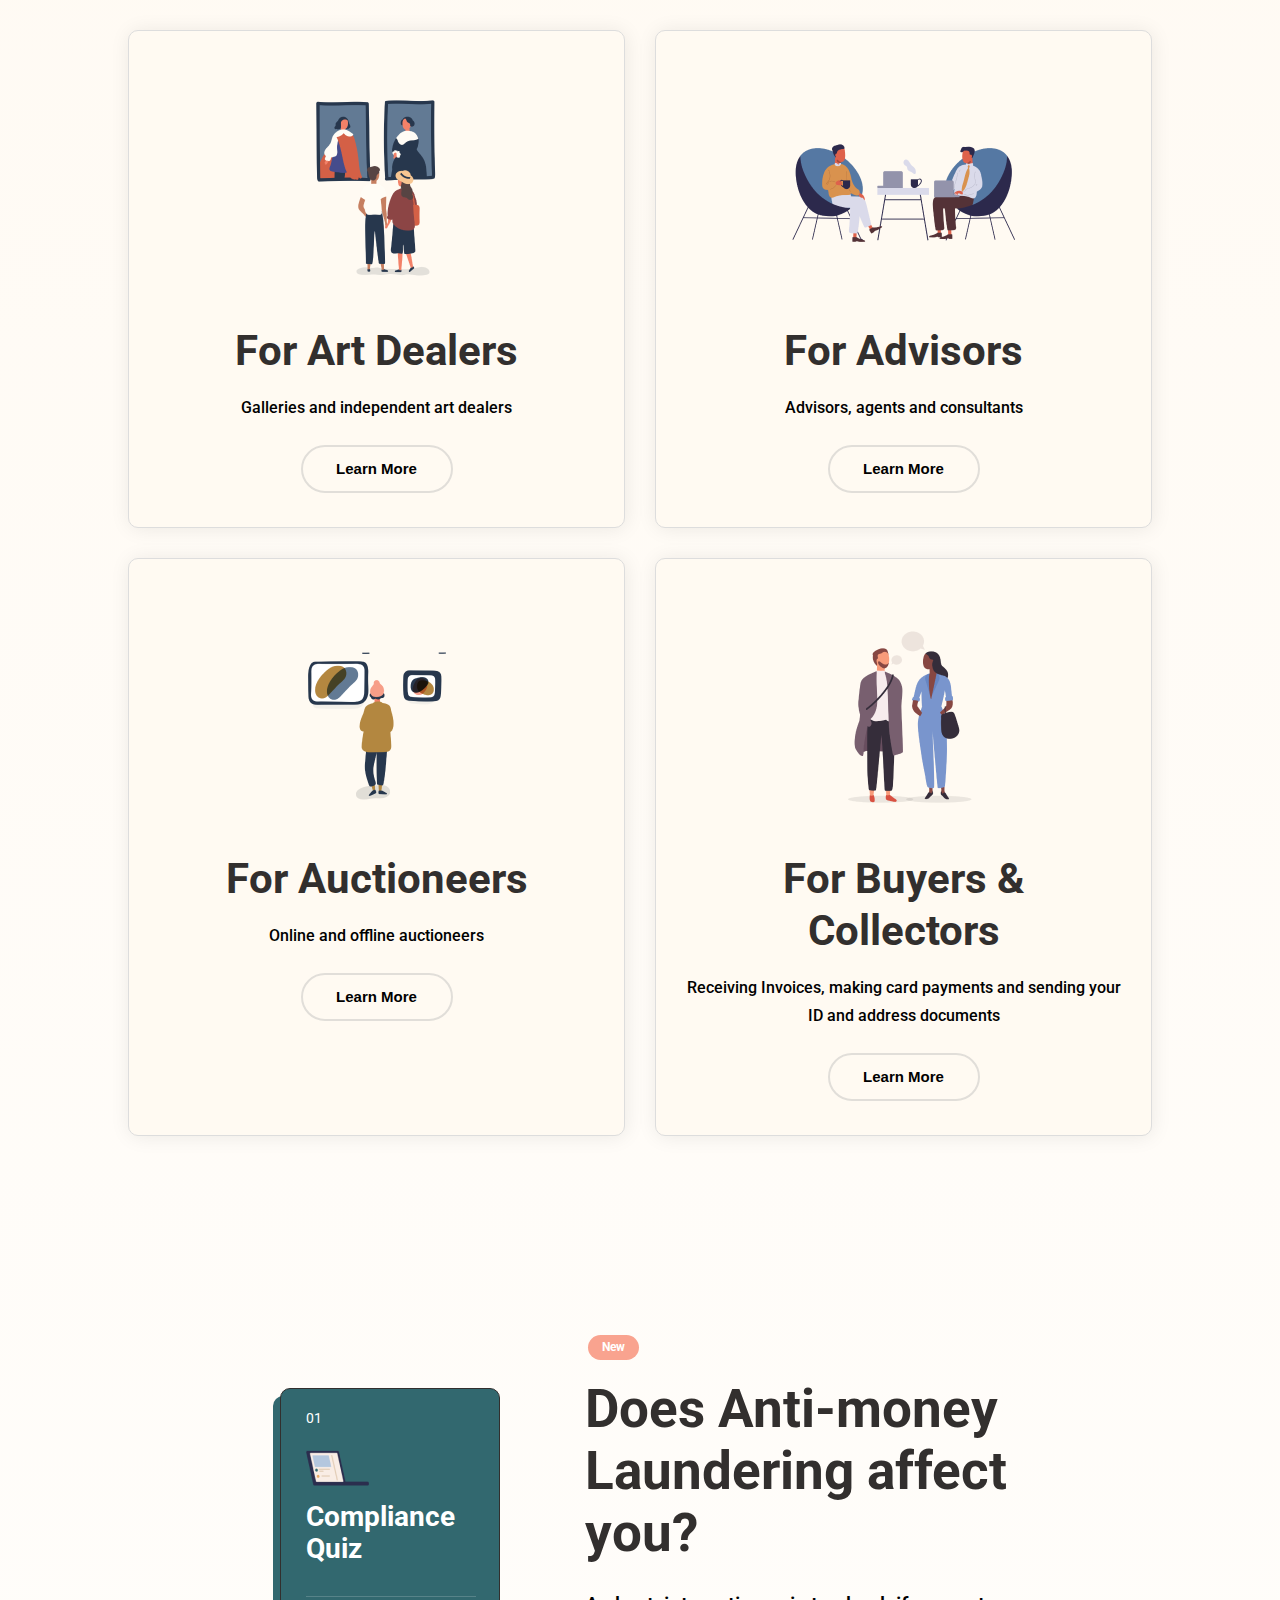
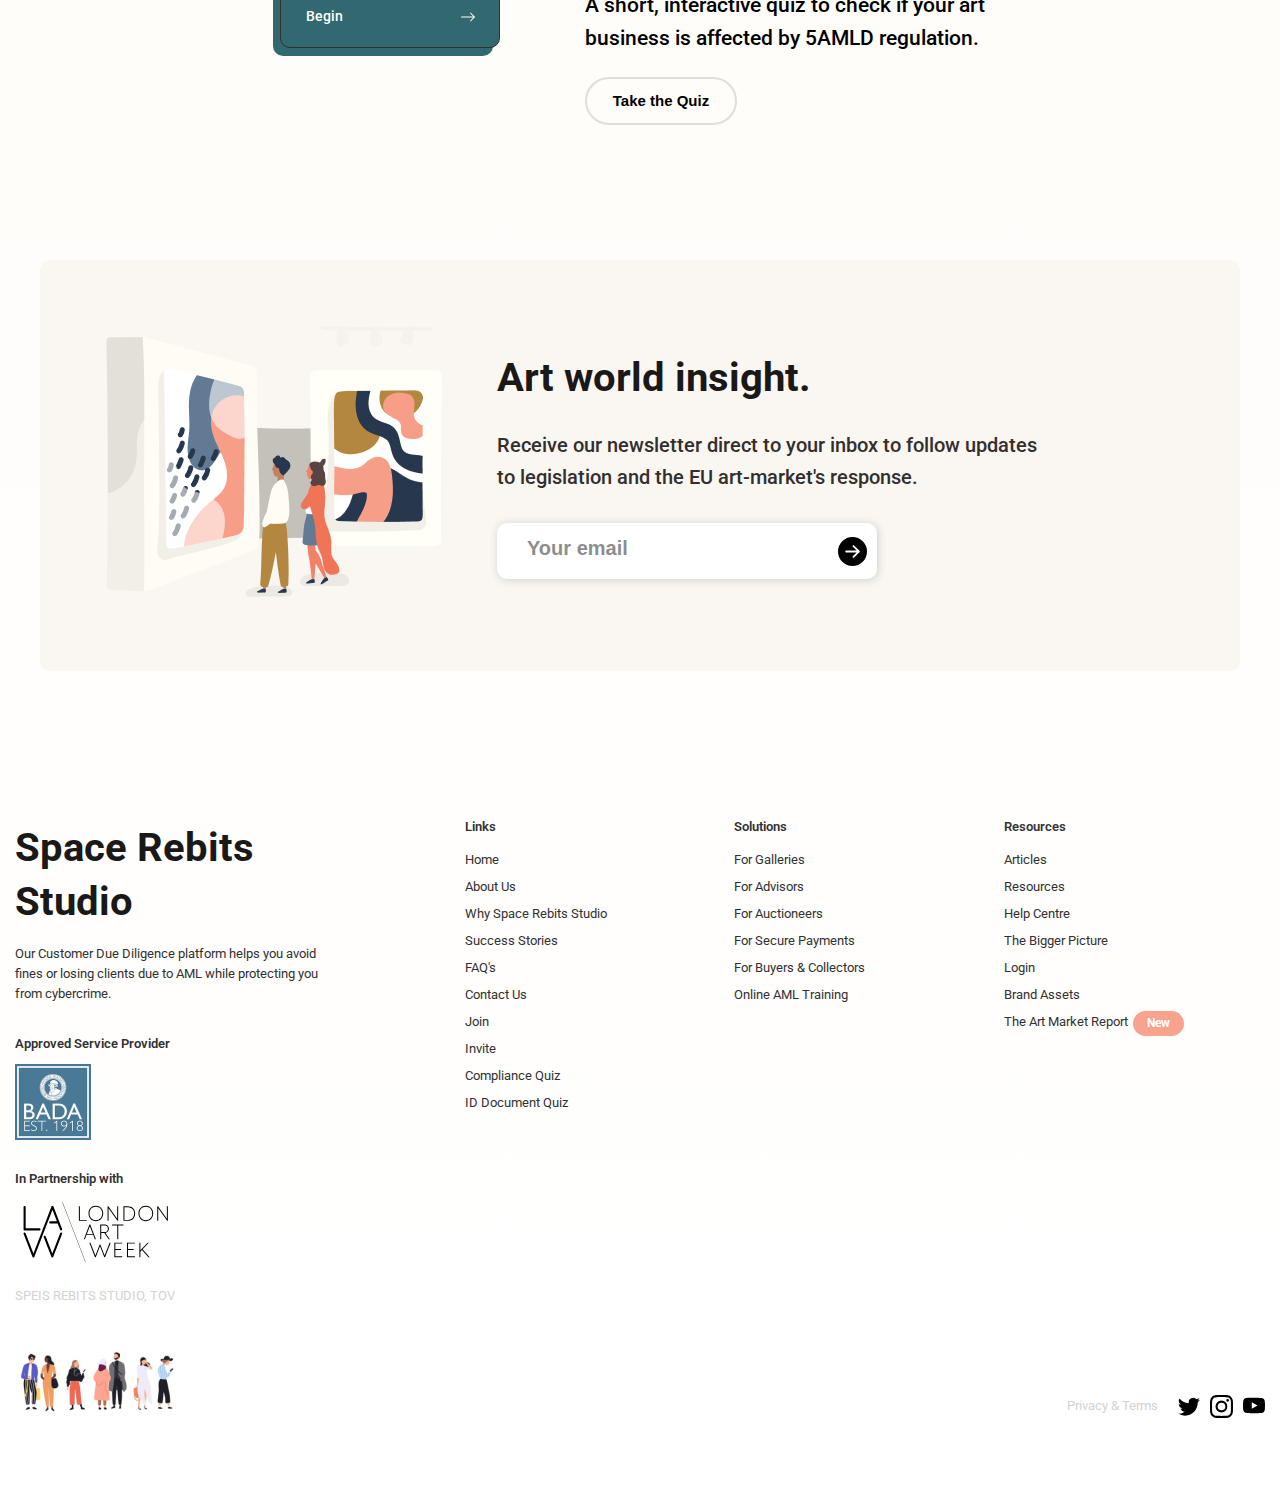
==== commit f6233702: "Update index.html" ====
--- a/index.html
+++ b/index.html
@@ -8,14 +8,14 @@
   <link href="https://fonts.googleapis.com/css2?family=Roboto:ital,wght@0,100;0,300;0,400;0,500;0,700;0,900;1,100;1,300;1,400;1,500;1,700;1,900&display=swap" rel="stylesheet">
   <link rel="stylesheet" href="./style.css">
   <link rel="icon" href="assets/favicon.ico">
-  <h4>Space Rebits Studio</h4>
+  
 </head>
 <body>
   <header>
     <div class="container">
       <div class="header-container">
         <div class="logo">
-          <li>Space Rebits Studio</li>
+          <h4>Space Rebits Studio</h4>
         </div>
         <nav class="header-menu">
           <ul class="nav-list">
@@ -201,7 +201,7 @@
       <div class="footer-top">
         <div class="footer-top-left">
           <div class="footer-top-left__logo">
-            <img src="./assets/svg/logo.svg" alt="Space Rebits Studio logo">
+            <h4>Space Rebits Studio</h4>
           </div>
           <div class="footer-top-left__text">
             <p>Our Customer Due Diligence platform helps you avoid <br>fines or losing clients due to AML while protecting you <br>from cybercrime.</p>
